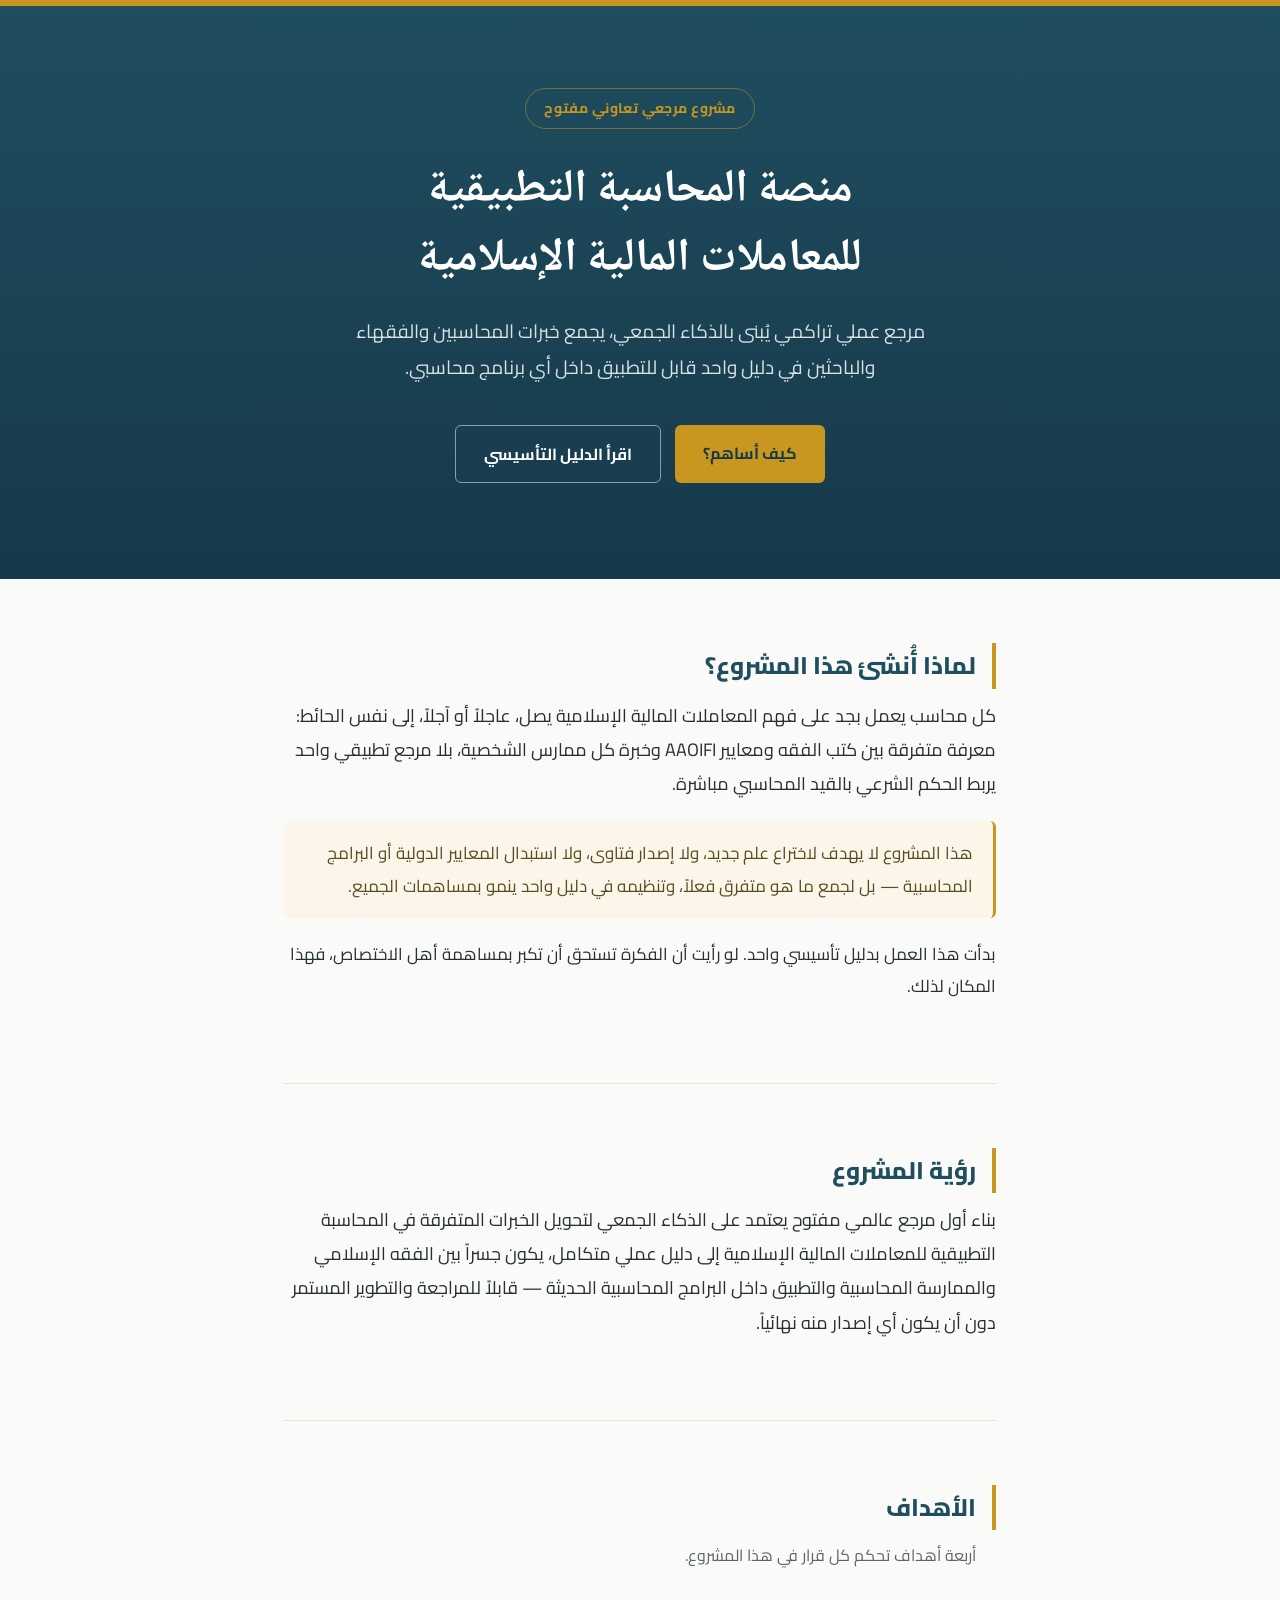
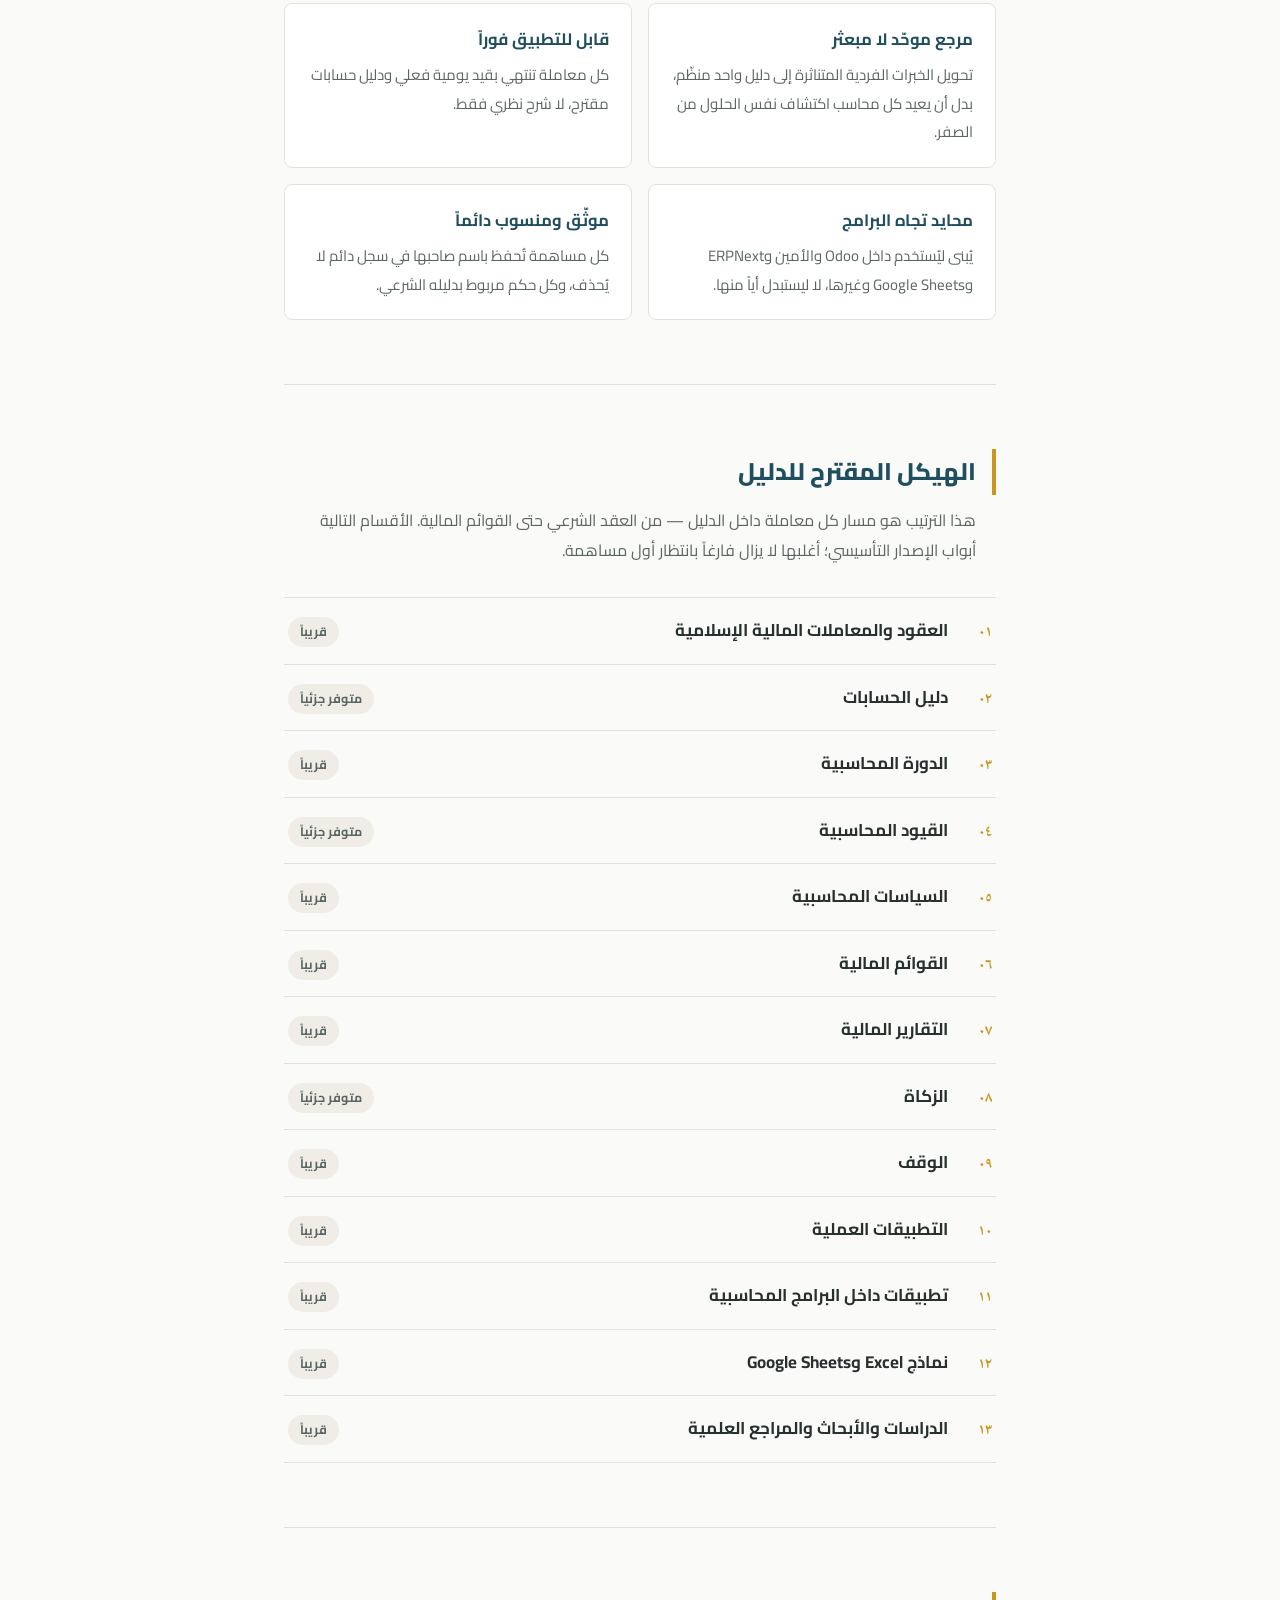
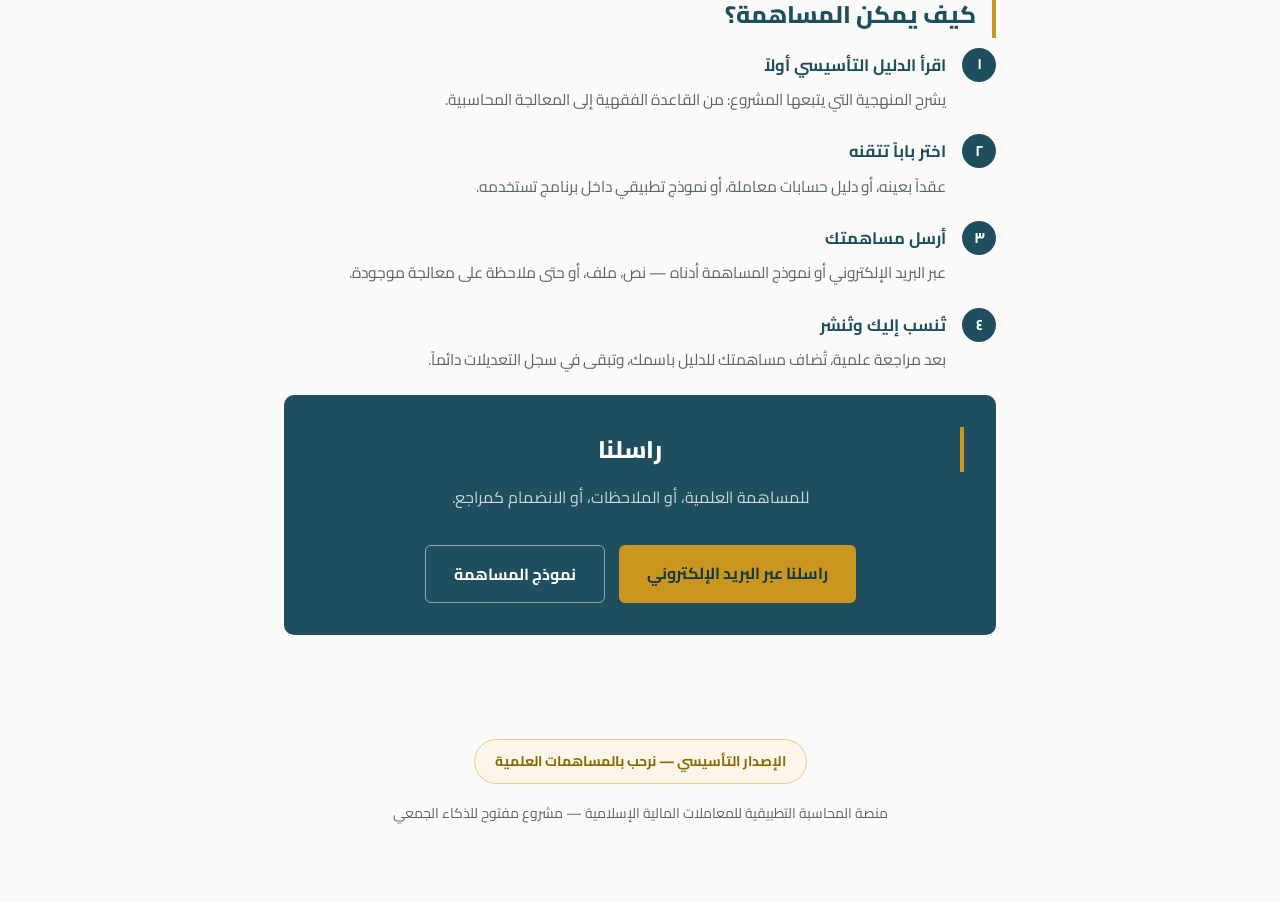
==== index.html @ 89d9b711 "Add files via upload" ====
<!DOCTYPE html>
<html lang="ar" dir="rtl">
<head>
<meta charset="UTF-8">
<meta name="viewport" content="width=device-width, initial-scale=1.0">
<title>منصة المحاسبة التطبيقية للمعاملات المالية الإسلامية</title>
<meta name="description" content="مشروع مرجعي تعاوني مفتوح يبني دليلاً تطبيقياً موحداً للمحاسبة الخاصة بالمعاملات المالية الإسلامية، بالذكاء الجمعي، للاستخدام داخل أي برنامج محاسبي.">
<link rel="preconnect" href="https://fonts.googleapis.com">
<link rel="preconnect" href="https://fonts.gstatic.com" crossorigin>
<link href="https://fonts.googleapis.com/css2?family=Noto+Naskh+Arabic:wght@400..700&family=Cairo:wght@400;500;600;700;800&display=swap" rel="stylesheet">
<style>
  :root{
    --navy:#1F4E5F;
    --navy-dark:#16394A;
    --gold:#C9971F;
    --cream:#FAFAF8;
    --paper:#FFFFFF;
    --ink:#26302F;
    --ink-soft:#5B6664;
    --line:#E4E1D8;
  }
  *{box-sizing:border-box;}
  html{scroll-behavior:smooth;}
  body{
    margin:0;
    background:var(--cream);
    color:var(--ink);
    font-family:'Cairo','Tajawal',sans-serif;
    line-height:1.9;
    font-size:17px;
  }
  a{color:inherit;}
  a:focus-visible, button:focus-visible{outline:3px solid var(--gold); outline-offset:3px;}

  /* ---------- hero ---------- */
  .hero{
    background:linear-gradient(180deg,var(--navy) 0%, var(--navy-dark) 100%);
    color:#fff;
    padding:88px 24px 96px;
    position:relative;
    overflow:hidden;
  }
  .hero::before{
    content:"";
    position:absolute; inset:0 0 auto 0; height:6px;
    background:var(--gold);
  }
  .hero-inner{max-width:760px; margin:0 auto; text-align:center;}
  .eyebrow{
    display:inline-block;
    font-size:14px; letter-spacing:.03em;
    color:var(--gold); font-weight:700;
    border:1px solid rgba(201,151,31,.5);
    border-radius:999px; padding:6px 18px;
    margin-bottom:28px;
  }
  h1{
    font-family:'Noto Naskh Arabic', serif;
    font-weight:700;
    font-size:clamp(30px, 5vw, 46px);
    line-height:1.5;
    margin:0 0 18px;
  }
  .hero-sub{
    font-size:19px;
    color:#D7E2E5;
    max-width:620px; margin:0 auto;
  }
  .hero-cta{
    margin-top:40px;
    display:flex; gap:14px; justify-content:center; flex-wrap:wrap;
  }
  .btn{
    display:inline-block;
    padding:13px 28px;
    border-radius:6px;
    font-weight:700;
    font-size:16px;
    text-decoration:none;
    transition:transform .15s ease, box-shadow .15s ease;
  }
  .btn:hover{transform:translateY(-1px);}
  .btn-primary{background:var(--gold); color:var(--navy-dark);}
  .btn-primary:hover{box-shadow:0 6px 18px rgba(201,151,31,.35);}
  .btn-ghost{background:transparent; color:#fff; border:1px solid rgba(255,255,255,.5);}

  /* ---------- shell ---------- */
  main{max-width:760px; margin:0 auto; padding:0 24px;}
  section{padding:64px 0;}
  section + section{border-top:1px solid var(--line);}
  h2{
    font-size:24px; font-weight:800; color:var(--navy);
    margin:0 0 10px;
    padding-right:16px;
    border-right:4px solid var(--gold);
  }
  .section-lede{color:var(--ink-soft); font-size:16px; margin:0 0 32px; padding-right:20px;}
  p{margin:0 0 16px;}

  /* ---------- why / vision cards ---------- */
  .lead-text{font-size:18px;}
  .quote-line{
    border-right:3px solid var(--gold);
    background:#FBF6E9;
    padding:16px 20px;
    border-radius:6px;
    color:#5A4A1F;
    margin:20px 0;
  }

  /* ---------- goals grid ---------- */
  .goals{
    display:grid; grid-template-columns:1fr 1fr; gap:16px;
    margin-top:8px;
  }
  .goal{
    background:var(--paper);
    border:1px solid var(--line);
    border-radius:8px;
    padding:20px 22px;
  }
  .goal h3{margin:0 0 6px; font-size:16.5px; color:var(--navy); font-weight:700;}
  .goal p{margin:0; font-size:15px; color:var(--ink-soft);}
  @media(max-width:620px){.goals{grid-template-columns:1fr;}}

  /* ---------- ledger structure list (signature element) ---------- */
  .ledger{
    margin-top:8px;
    border-top:1px solid var(--line);
  }
  .ledger-row{
    display:flex; align-items:baseline; gap:16px;
    padding:16px 4px;
    border-bottom:1px solid var(--line);
  }
  .ledger-num{
    font-family:'Noto Naskh Arabic', serif;
    color:var(--gold);
    font-weight:700;
    font-size:15px;
    min-width:28px;
  }
  .ledger-name{font-weight:700; color:var(--ink); flex:1;}
  .ledger-tag{
    font-size:12.5px; font-weight:700;
    color:var(--ink-soft);
    background:#EFEDE6;
    border-radius:999px;
    padding:3px 12px;
    white-space:nowrap;
  }

  /* ---------- contribute steps ---------- */
  .steps{margin-top:8px; padding-right:0; list-style:none;}
  .step{
    display:flex; gap:16px; margin-bottom:20px;
  }
  .step-num{
    flex:0 0 auto;
    width:34px; height:34px;
    border-radius:50%;
    background:var(--navy);
    color:#fff;
    display:flex; align-items:center; justify-content:center;
    font-weight:700; font-size:15px;
  }
  .step-body h3{margin:2px 0 4px; font-size:16.5px; color:var(--navy);}
  .step-body p{margin:0; color:var(--ink-soft); font-size:15.5px;}

  .contact-box{
    background:var(--navy);
    color:#fff;
    border-radius:10px;
    padding:32px;
    text-align:center;
  }
  .contact-box h2{color:#fff; border-right-color:var(--gold);}
  .contact-box .section-lede{color:#C9D6D9;}
  .contact-links{display:flex; gap:14px; justify-content:center; flex-wrap:wrap; margin-top:20px;}

  footer{
    text-align:center;
    padding:40px 24px 60px;
    color:var(--ink-soft);
    font-size:14px;
  }
  .badge{
    display:inline-block;
    background:#FBF6E9;
    color:#8A6A00;
    border:1px solid #E9CE8A;
    border-radius:999px;
    padding:8px 20px;
    font-weight:700;
    font-size:14px;
    margin-bottom:16px;
  }

  @media (prefers-reduced-motion: reduce){
    html{scroll-behavior:auto;}
    .btn{transition:none;}
  }
</style>
</head>
<body>

<header class="hero">
  <div class="hero-inner">
    <span class="eyebrow">مشروع مرجعي تعاوني مفتوح</span>
    <h1>منصة المحاسبة التطبيقية<br>للمعاملات المالية الإسلامية</h1>
    <p class="hero-sub">مرجع عملي تراكمي يُبنى بالذكاء الجمعي، يجمع خبرات المحاسبين والفقهاء والباحثين في دليل واحد قابل للتطبيق داخل أي برنامج محاسبي.</p>
    <div class="hero-cta">
      <a class="btn btn-primary" href="#contribute">كيف أساهم؟</a>
      <a class="btn btn-ghost" href="https://aghiadhamad99.blogspot.com/2026/07/blog-post.html" target="_blank" rel="noopener">اقرأ الدليل التأسيسي</a>
    </div>
  </div>
</header>

<main>

  <section id="why">
    <h2>لماذا أُنشئ هذا المشروع؟</h2>
    <p class="lead-text">كل محاسب يعمل بجد على فهم المعاملات المالية الإسلامية يصل، عاجلاً أو آجلاً، إلى نفس الحائط: معرفة متفرقة بين كتب الفقه ومعايير AAOIFI وخبرة كل ممارس الشخصية، بلا مرجع تطبيقي واحد يربط الحكم الشرعي بالقيد المحاسبي مباشرة.</p>
    <div class="quote-line">هذا المشروع لا يهدف لاختراع علم جديد، ولا إصدار فتاوى، ولا استبدال المعايير الدولية أو البرامج المحاسبية — بل لجمع ما هو متفرق فعلاً، وتنظيمه في دليل واحد ينمو بمساهمات الجميع.</div>
    <p>بدأت هذا العمل بدليل تأسيسي واحد. لو رأيت أن الفكرة تستحق أن تكبر بمساهمة أهل الاختصاص، فهذا المكان لذلك.</p>
  </section>

  <section id="vision">
    <h2>رؤية المشروع</h2>
    <p class="lead-text">بناء أول مرجع عالمي مفتوح يعتمد على الذكاء الجمعي لتحويل الخبرات المتفرقة في المحاسبة التطبيقية للمعاملات المالية الإسلامية إلى دليل عملي متكامل، يكون جسراً بين الفقه الإسلامي والممارسة المحاسبية والتطبيق داخل البرامج المحاسبية الحديثة — قابلاً للمراجعة والتطوير المستمر دون أن يكون أي إصدار منه نهائياً.</p>
  </section>

  <section id="goals">
    <h2>الأهداف</h2>
    <p class="section-lede">أربعة أهداف تحكم كل قرار في هذا المشروع.</p>
    <div class="goals">
      <div class="goal">
        <h3>مرجع موحّد لا مبعثر</h3>
        <p>تحويل الخبرات الفردية المتناثرة إلى دليل واحد منظّم، بدل أن يعيد كل محاسب اكتشاف نفس الحلول من الصفر.</p>
      </div>
      <div class="goal">
        <h3>قابل للتطبيق فوراً</h3>
        <p>كل معاملة تنتهي بقيد يومية فعلي ودليل حسابات مقترح، لا شرح نظري فقط.</p>
      </div>
      <div class="goal">
        <h3>محايد تجاه البرامج</h3>
        <p>يُبنى ليُستخدم داخل Odoo والأمين وERPNext وGoogle Sheets وغيرها، لا ليستبدل أياً منها.</p>
      </div>
      <div class="goal">
        <h3>موثّق ومنسوب دائماً</h3>
        <p>كل مساهمة تُحفظ باسم صاحبها في سجل دائم لا يُحذف، وكل حكم مربوط بدليله الشرعي.</p>
      </div>
    </div>
  </section>

  <section id="structure">
    <h2>الهيكل المقترح للدليل</h2>
    <p class="section-lede">هذا الترتيب هو مسار كل معاملة داخل الدليل — من العقد الشرعي حتى القوائم المالية. الأقسام التالية أبواب الإصدار التأسيسي؛ أغلبها لا يزال فارغاً بانتظار أول مساهمة.</p>
    <div class="ledger">
      <div class="ledger-row"><span class="ledger-num">٠١</span><span class="ledger-name">العقود والمعاملات المالية الإسلامية</span><span class="ledger-tag">قريباً</span></div>
      <div class="ledger-row"><span class="ledger-num">٠٢</span><span class="ledger-name">دليل الحسابات</span><span class="ledger-tag">متوفر جزئياً</span></div>
      <div class="ledger-row"><span class="ledger-num">٠٣</span><span class="ledger-name">الدورة المحاسبية</span><span class="ledger-tag">قريباً</span></div>
      <div class="ledger-row"><span class="ledger-num">٠٤</span><span class="ledger-name">القيود المحاسبية</span><span class="ledger-tag">متوفر جزئياً</span></div>
      <div class="ledger-row"><span class="ledger-num">٠٥</span><span class="ledger-name">السياسات المحاسبية</span><span class="ledger-tag">قريباً</span></div>
      <div class="ledger-row"><span class="ledger-num">٠٦</span><span class="ledger-name">القوائم المالية</span><span class="ledger-tag">قريباً</span></div>
      <div class="ledger-row"><span class="ledger-num">٠٧</span><span class="ledger-name">التقارير المالية</span><span class="ledger-tag">قريباً</span></div>
      <div class="ledger-row"><span class="ledger-num">٠٨</span><span class="ledger-name">الزكاة</span><span class="ledger-tag">متوفر جزئياً</span></div>
      <div class="ledger-row"><span class="ledger-num">٠٩</span><span class="ledger-name">الوقف</span><span class="ledger-tag">قريباً</span></div>
      <div class="ledger-row"><span class="ledger-num">١٠</span><span class="ledger-name">التطبيقات العملية</span><span class="ledger-tag">قريباً</span></div>
      <div class="ledger-row"><span class="ledger-num">١١</span><span class="ledger-name">تطبيقات داخل البرامج المحاسبية</span><span class="ledger-tag">قريباً</span></div>
      <div class="ledger-row"><span class="ledger-num">١٢</span><span class="ledger-name">نماذج Excel وGoogle Sheets</span><span class="ledger-tag">قريباً</span></div>
      <div class="ledger-row"><span class="ledger-num">١٣</span><span class="ledger-name">الدراسات والأبحاث والمراجع العلمية</span><span class="ledger-tag">قريباً</span></div>
    </div>
  </section>

  <section id="contribute">
    <h2>كيف يمكن المساهمة؟</h2>
    <ol class="steps">
      <li class="step">
        <span class="step-num">١</span>
        <div class="step-body">
          <h3>اقرأ الدليل التأسيسي أولاً</h3>
          <p>يشرح المنهجية التي يتبعها المشروع: من القاعدة الفقهية إلى المعالجة المحاسبية.</p>
        </div>
      </li>
      <li class="step">
        <span class="step-num">٢</span>
        <div class="step-body">
          <h3>اختر باباً تتقنه</h3>
          <p>عقداً بعينه، أو دليل حسابات معاملة، أو نموذج تطبيقي داخل برنامج تستخدمه.</p>
        </div>
      </li>
      <li class="step">
        <span class="step-num">٣</span>
        <div class="step-body">
          <h3>أرسل مساهمتك</h3>
          <p>عبر البريد الإلكتروني أو نموذج المساهمة أدناه — نص، ملف، أو حتى ملاحظة على معالجة موجودة.</p>
        </div>
      </li>
      <li class="step">
        <span class="step-num">٤</span>
        <div class="step-body">
          <h3>تُنسب إليك وتُنشر</h3>
          <p>بعد مراجعة علمية، تُضاف مساهمتك للدليل باسمك، وتبقى في سجل التعديلات دائماً.</p>
        </div>
      </li>
    </ol>

    <div class="contact-box">
      <h2>راسلنا</h2>
      <p class="section-lede">للمساهمة العلمية، أو الملاحظات، أو الانضمام كمراجع.</p>
      <div class="contact-links">
        <!-- ضع بريدك الإلكتروني الفعلي هنا -->
        <a class="btn btn-primary" href="mailto:your-email@example.com">راسلنا عبر البريد الإلكتروني</a>
        <!-- استبدل هذا الرابط برابط نموذج Google Form الخاص بك -->
        <a class="btn btn-ghost" href="https://forms.gle/your-form-id" target="_blank" rel="noopener">نموذج المساهمة</a>
      </div>
    </div>
  </section>

</main>

<footer>
  <span class="badge">الإصدار التأسيسي — نرحب بالمساهمات العلمية</span>
  <p>منصة المحاسبة التطبيقية للمعاملات المالية الإسلامية — مشروع مفتوح للذكاء الجمعي</p>
</footer>

</body>
</html>
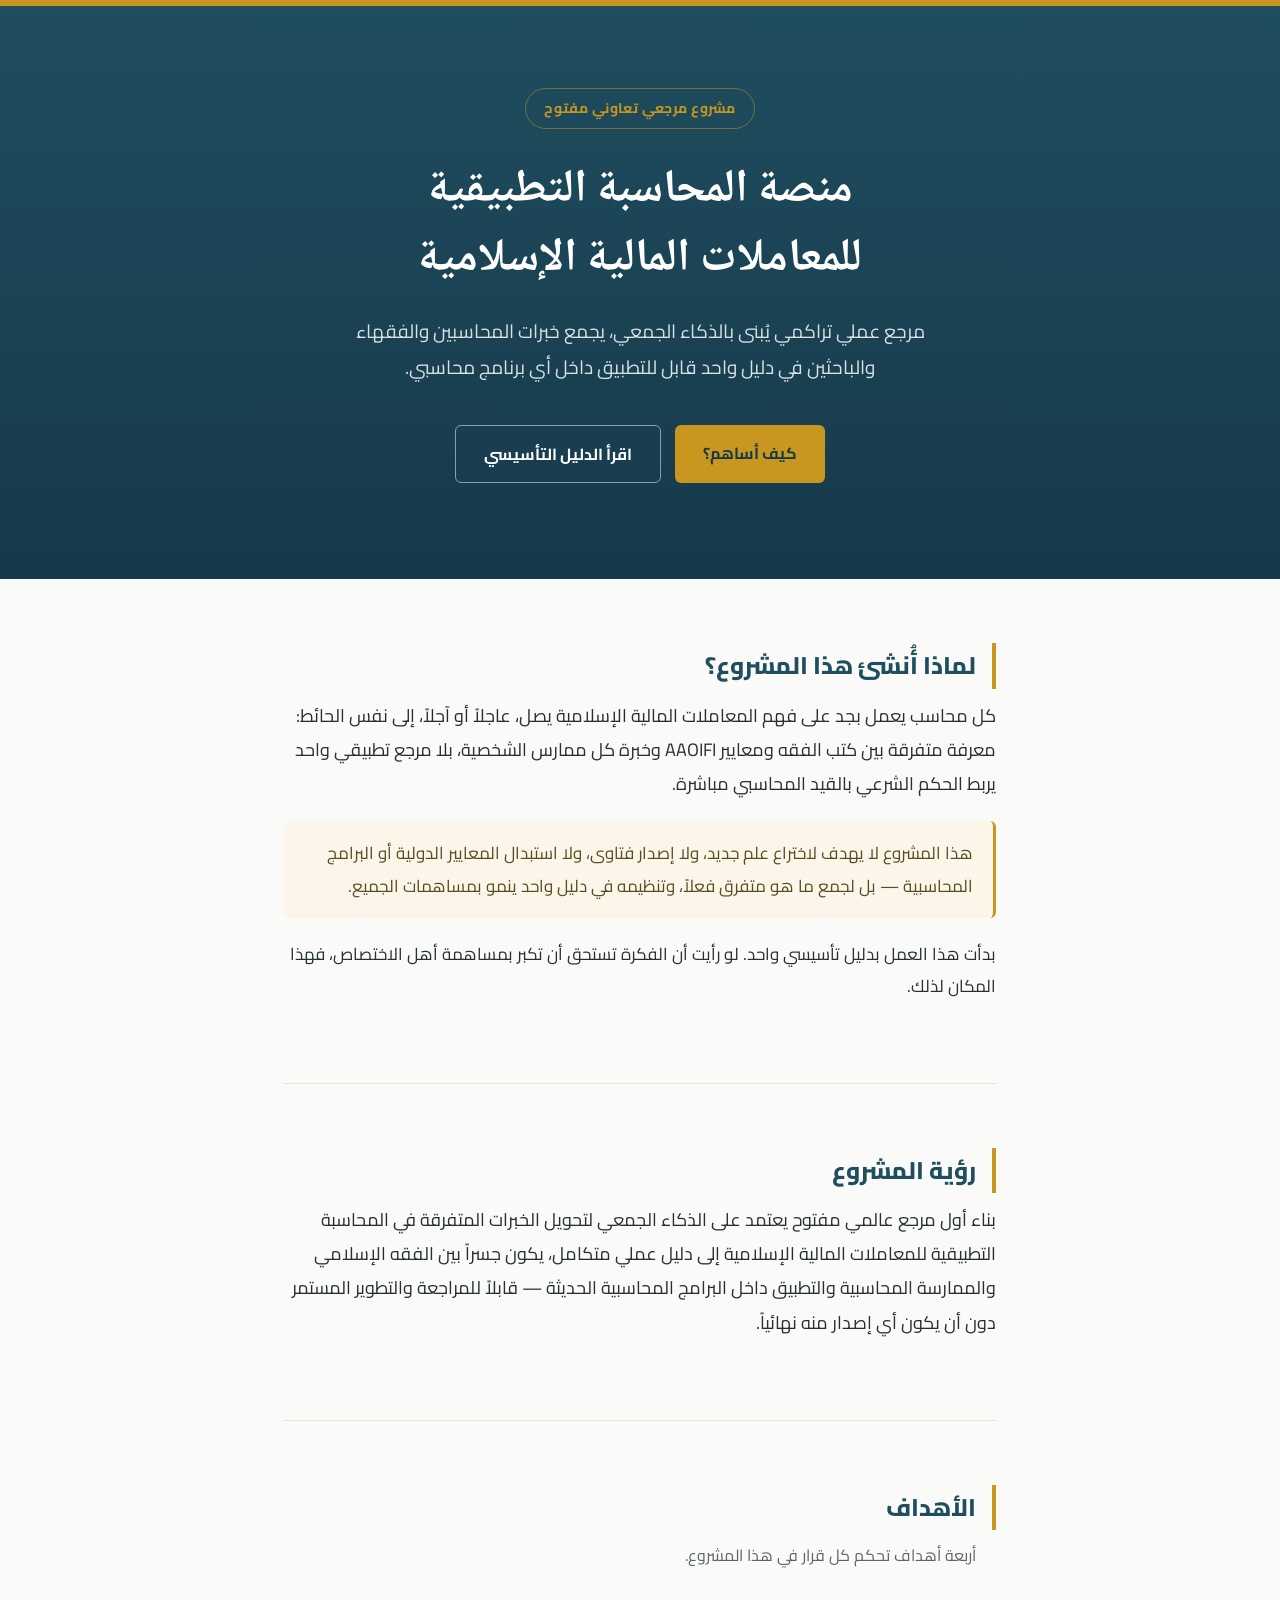
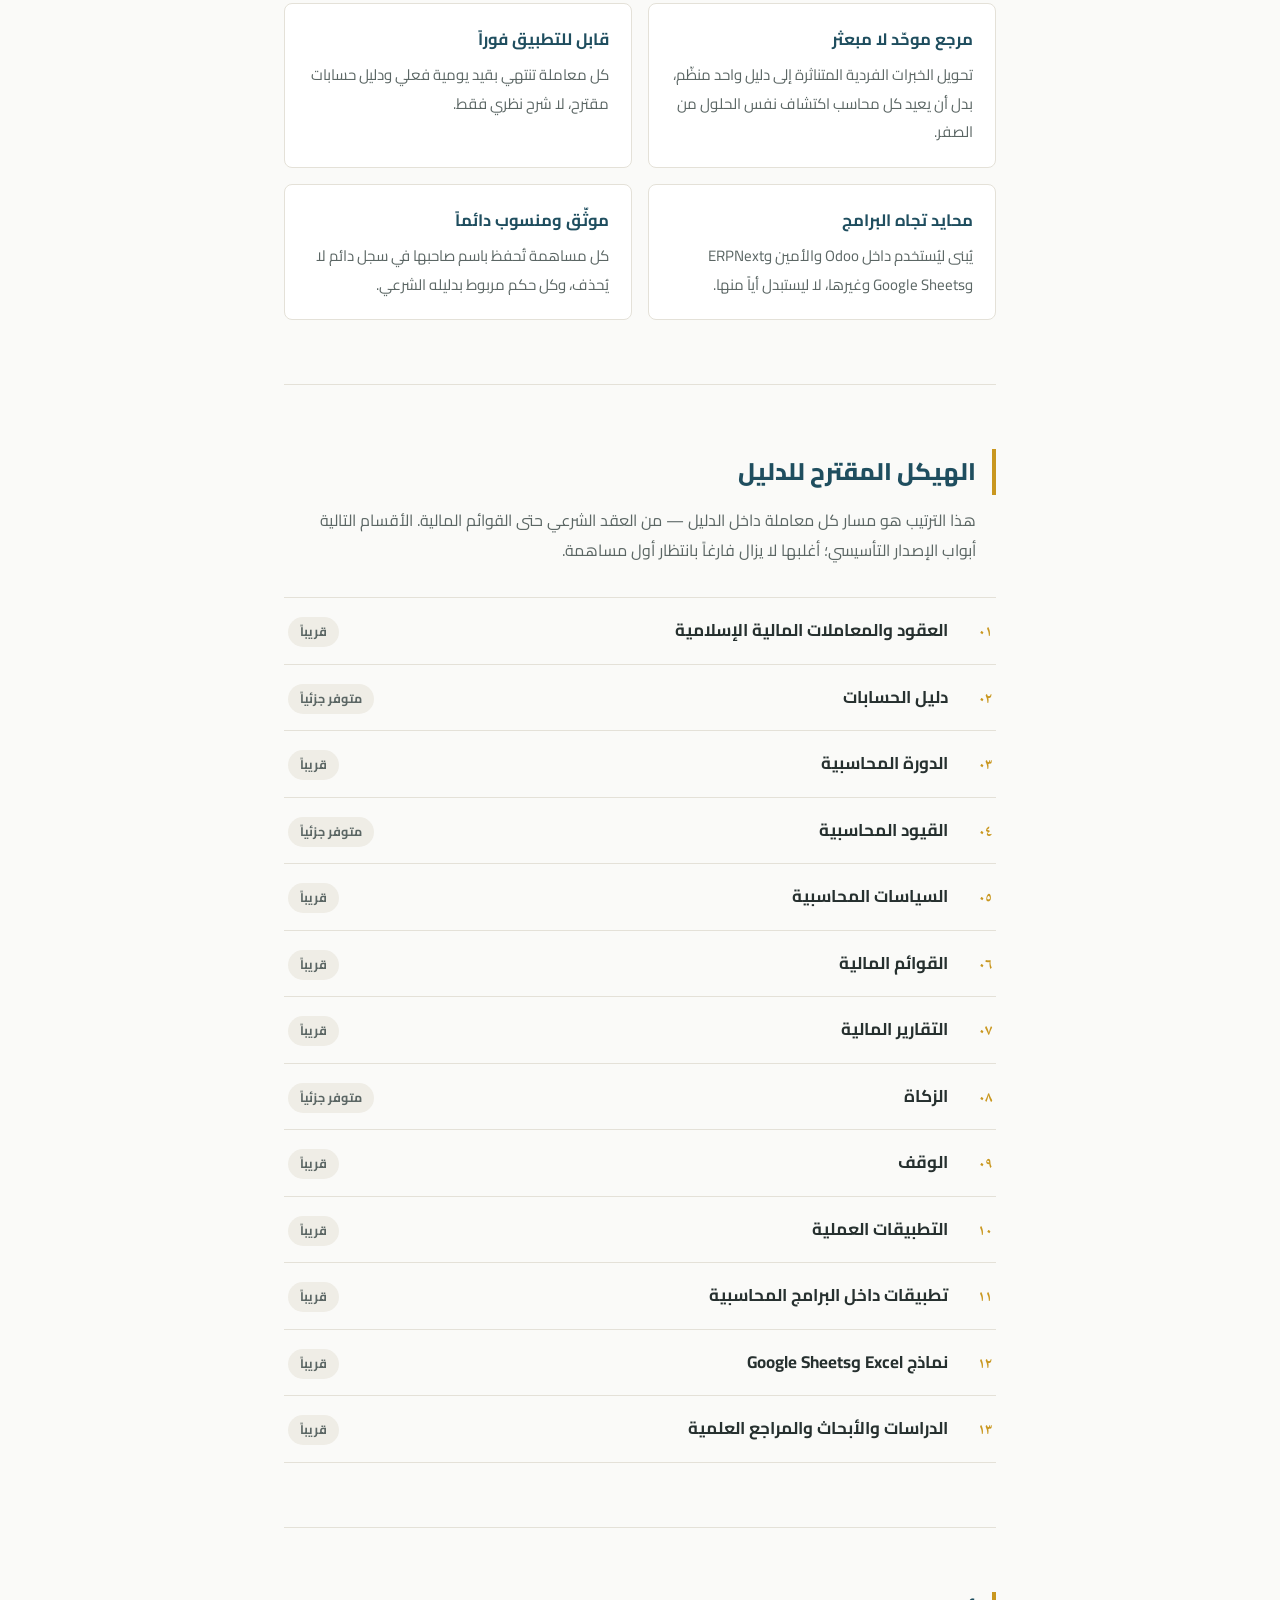
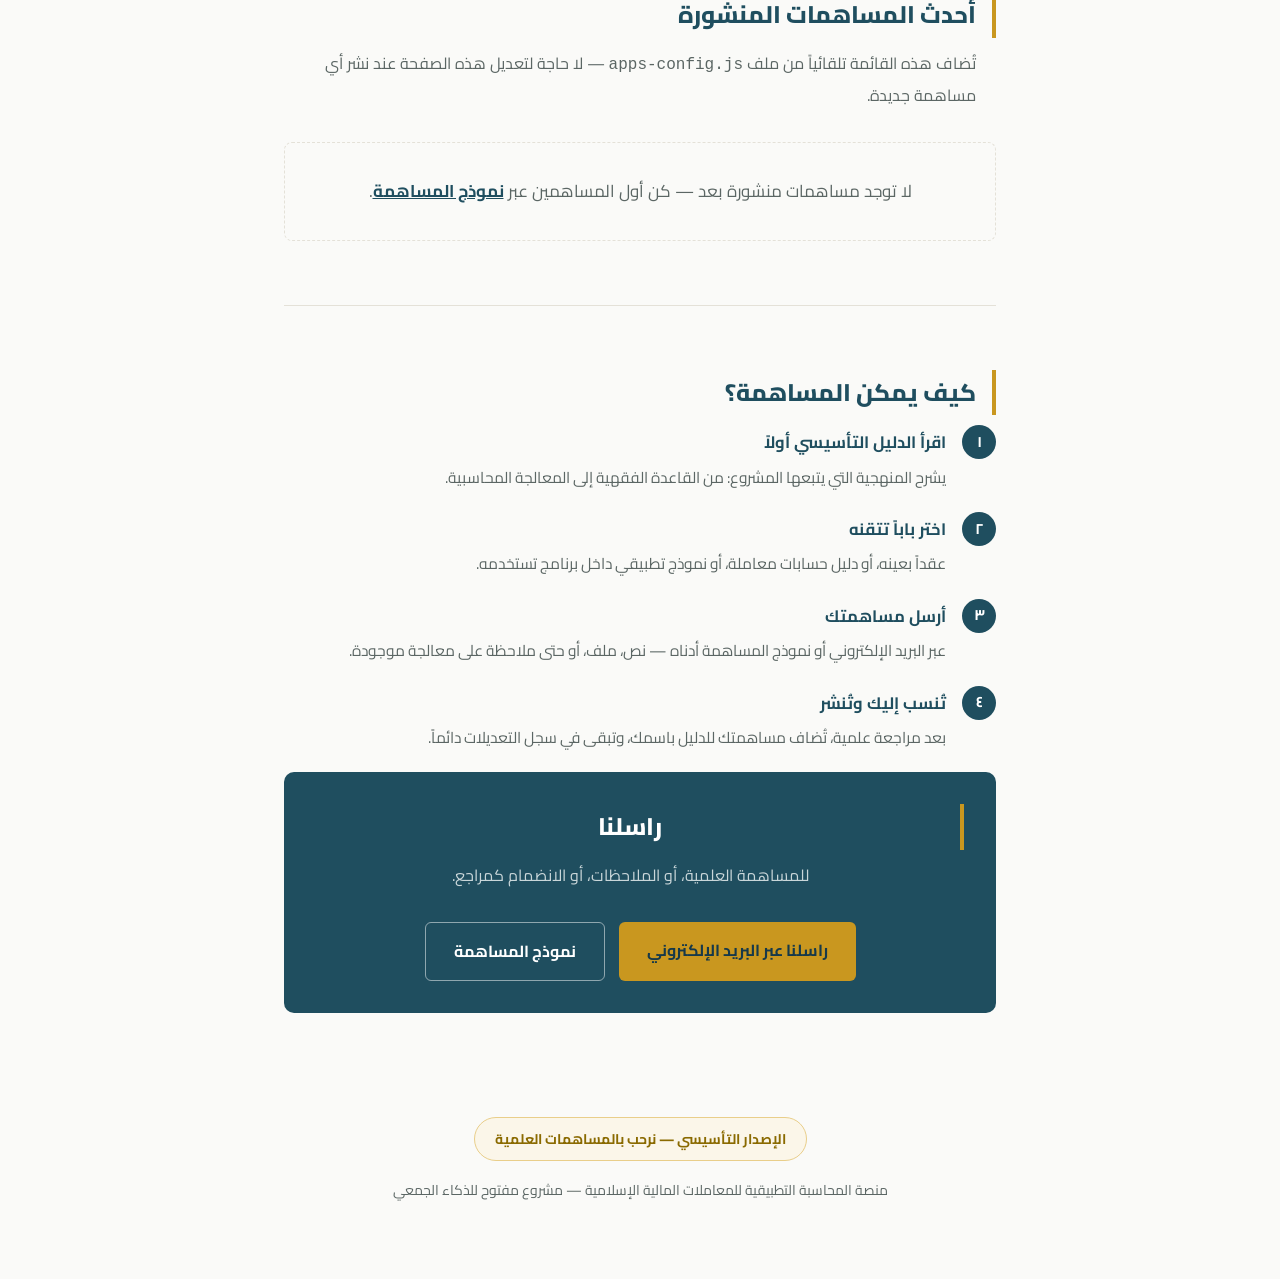
==== commit 2819a165: "Add files via upload" ====
--- a/index.html
+++ b/index.html
@@ -149,6 +149,44 @@
     padding:3px 12px;
     white-space:nowrap;
   }
+
+  /* ---------- published contributions (dynamic, from apps-config.js) ---------- */
+  .contrib-grid{
+    display:grid; grid-template-columns:1fr 1fr; gap:16px;
+    margin-top:8px;
+  }
+  .contrib-card{
+    background:var(--paper);
+    border:1px solid var(--line);
+    border-radius:8px;
+    padding:20px 22px;
+    display:flex; flex-direction:column; gap:8px;
+  }
+  .contrib-tag{
+    align-self:flex-start;
+    font-size:12px; font-weight:700;
+    color:var(--navy);
+    background:#EAF1F3;
+    border-radius:999px;
+    padding:3px 12px;
+  }
+  .contrib-card h3{margin:0; font-size:17px; color:var(--navy); font-weight:700;}
+  .contrib-meta{font-size:13.5px; color:var(--ink-soft); margin:0;}
+  .contrib-summary{font-size:14.5px; color:var(--ink); margin:0;}
+  .contrib-link{
+    margin-top:auto; font-size:14.5px; font-weight:700;
+    color:var(--gold); text-decoration:none;
+  }
+  .contrib-link:hover{text-decoration:underline;}
+  .contrib-empty{
+    border:1px dashed var(--line);
+    border-radius:8px;
+    padding:32px 24px;
+    text-align:center;
+    color:var(--ink-soft);
+  }
+  .contrib-empty a{color:var(--navy); font-weight:700; text-decoration:underline;}
+  @media(max-width:620px){.contrib-grid{grid-template-columns:1fr;}}
 
   /* ---------- contribute steps ---------- */
   .steps{margin-top:8px; padding-right:0; list-style:none;}
@@ -270,6 +308,16 @@
       <div class="ledger-row"><span class="ledger-num">١١</span><span class="ledger-name">تطبيقات داخل البرامج المحاسبية</span><span class="ledger-tag">قريباً</span></div>
       <div class="ledger-row"><span class="ledger-num">١٢</span><span class="ledger-name">نماذج Excel وGoogle Sheets</span><span class="ledger-tag">قريباً</span></div>
       <div class="ledger-row"><span class="ledger-num">١٣</span><span class="ledger-name">الدراسات والأبحاث والمراجع العلمية</span><span class="ledger-tag">قريباً</span></div>
+    </div>
+  </section>
+
+  <section id="contributions">
+    <h2>أحدث المساهمات المنشورة</h2>
+    <p class="section-lede">تُضاف هذه القائمة تلقائياً من ملف <code>apps-config.js</code> — لا حاجة لتعديل هذه الصفحة عند نشر أي مساهمة جديدة.</p>
+    <div id="contrib-grid" class="contrib-grid"></div>
+    <div id="contrib-empty" class="contrib-empty" style="display:none;">
+      لا توجد مساهمات منشورة بعد — كن أول المساهمين عبر
+      <a href="https://forms.gle/cdugXLeyf9dzCsGR7" target="_blank" rel="noopener">نموذج المساهمة</a>.
     </div>
   </section>
 
@@ -325,5 +373,59 @@
   <p>منصة المحاسبة التطبيقية للمعاملات المالية الإسلامية — مشروع مفتوح للذكاء الجمعي</p>
 </footer>
 
+<script src="apps-config.js"></script>
+<script>
+(function(){
+  var list = (window.AHA_CONTRIBUTIONS || []).slice();
+  var grid = document.getElementById('contrib-grid');
+  var empty = document.getElementById('contrib-empty');
+
+  if (!list.length) {
+    empty.style.display = 'block';
+    return;
+  }
+
+  // الأحدث أولاً
+  list.sort(function(a, b){ return (b.date || '').localeCompare(a.date || ''); });
+
+  list.forEach(function(item){
+    var card = document.createElement('div');
+    card.className = 'contrib-card';
+
+    var tag = document.createElement('span');
+    tag.className = 'contrib-tag';
+    tag.textContent = item.section || 'عام';
+    card.appendChild(tag);
+
+    var h3 = document.createElement('h3');
+    h3.textContent = item.title || '';
+    card.appendChild(h3);
+
+    var meta = document.createElement('p');
+    meta.className = 'contrib-meta';
+    meta.textContent = 'أعدّه: ' + (item.author || 'مجهول') + (item.date ? ' — ' + item.date : '');
+    card.appendChild(meta);
+
+    if (item.summary) {
+      var summary = document.createElement('p');
+      summary.className = 'contrib-summary';
+      summary.textContent = item.summary;
+      card.appendChild(summary);
+    }
+
+    if (item.fileUrl) {
+      var link = document.createElement('a');
+      link.className = 'contrib-link';
+      link.href = item.fileUrl;
+      link.target = '_blank';
+      link.rel = 'noopener';
+      link.textContent = 'فتح الموضوع ←';
+      card.appendChild(link);
+    }
+
+    grid.appendChild(card);
+  });
+})();
+</script>
 </body>
 </html>
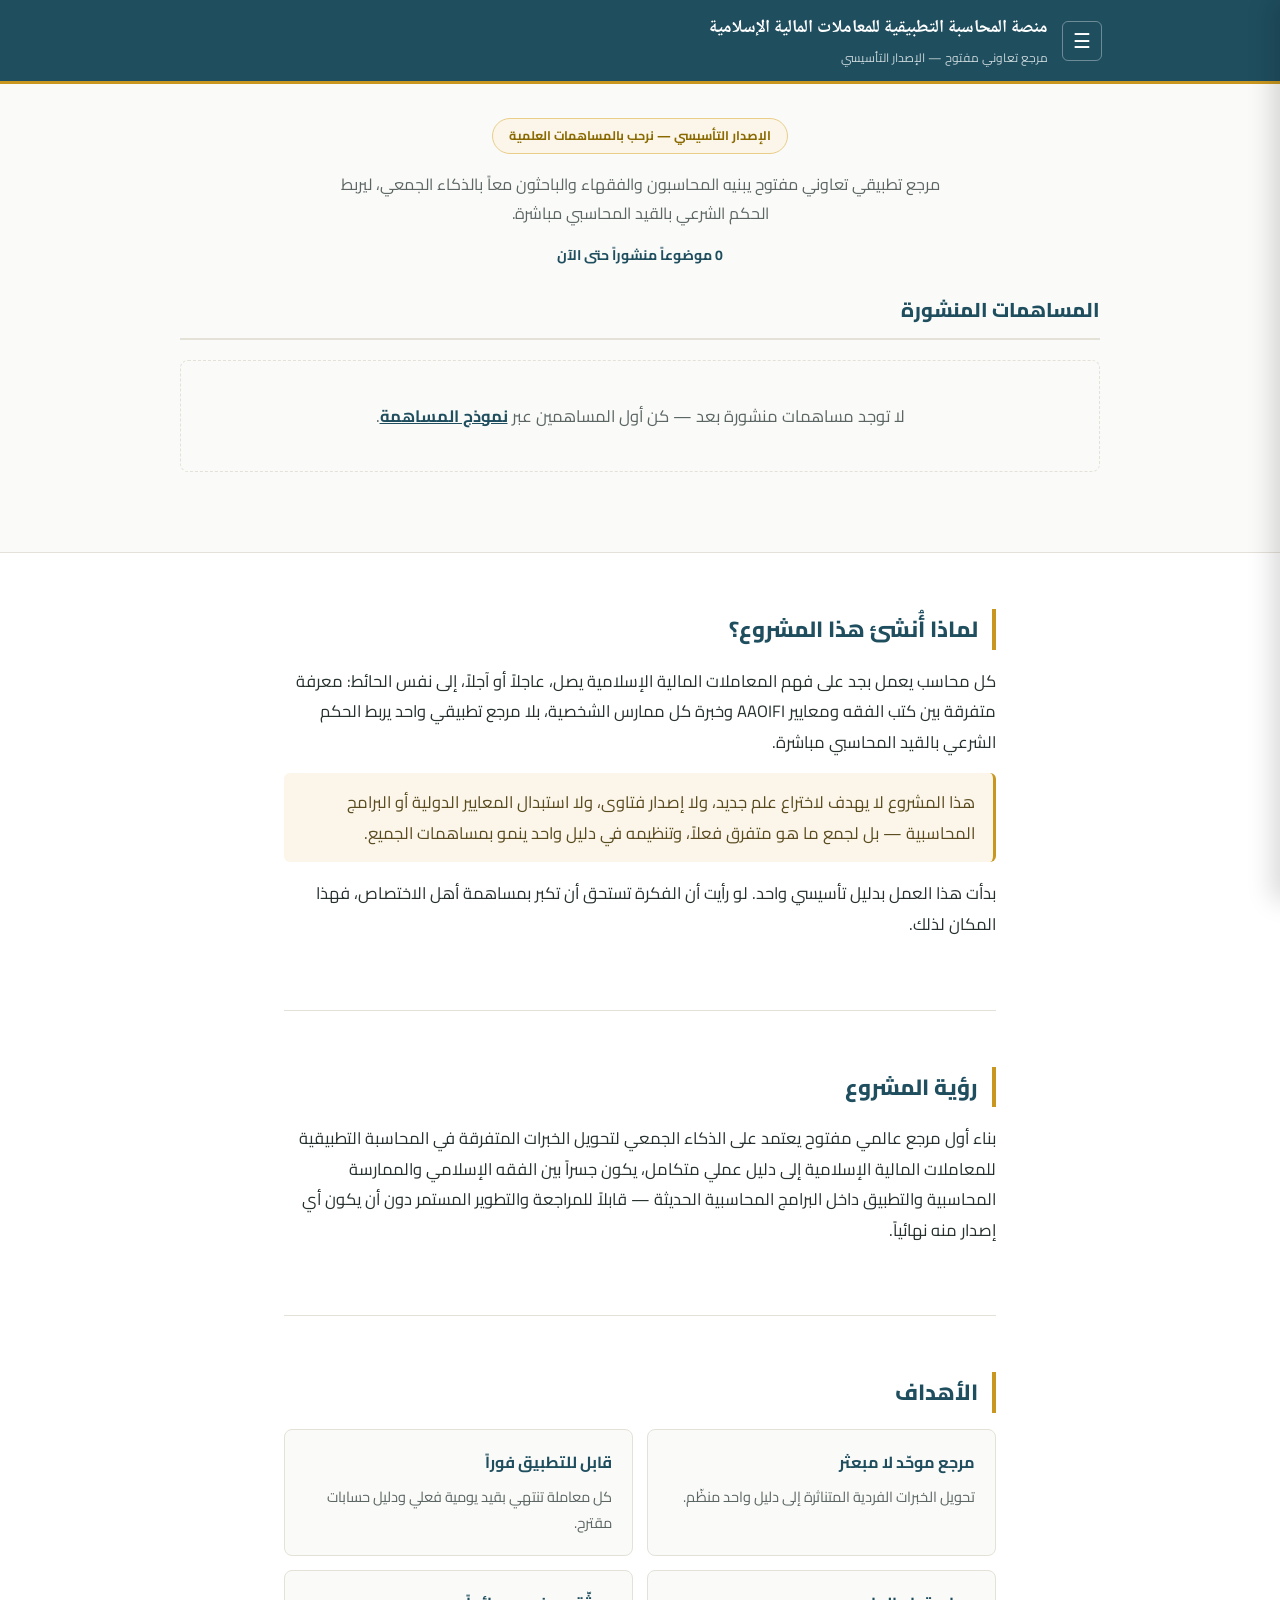
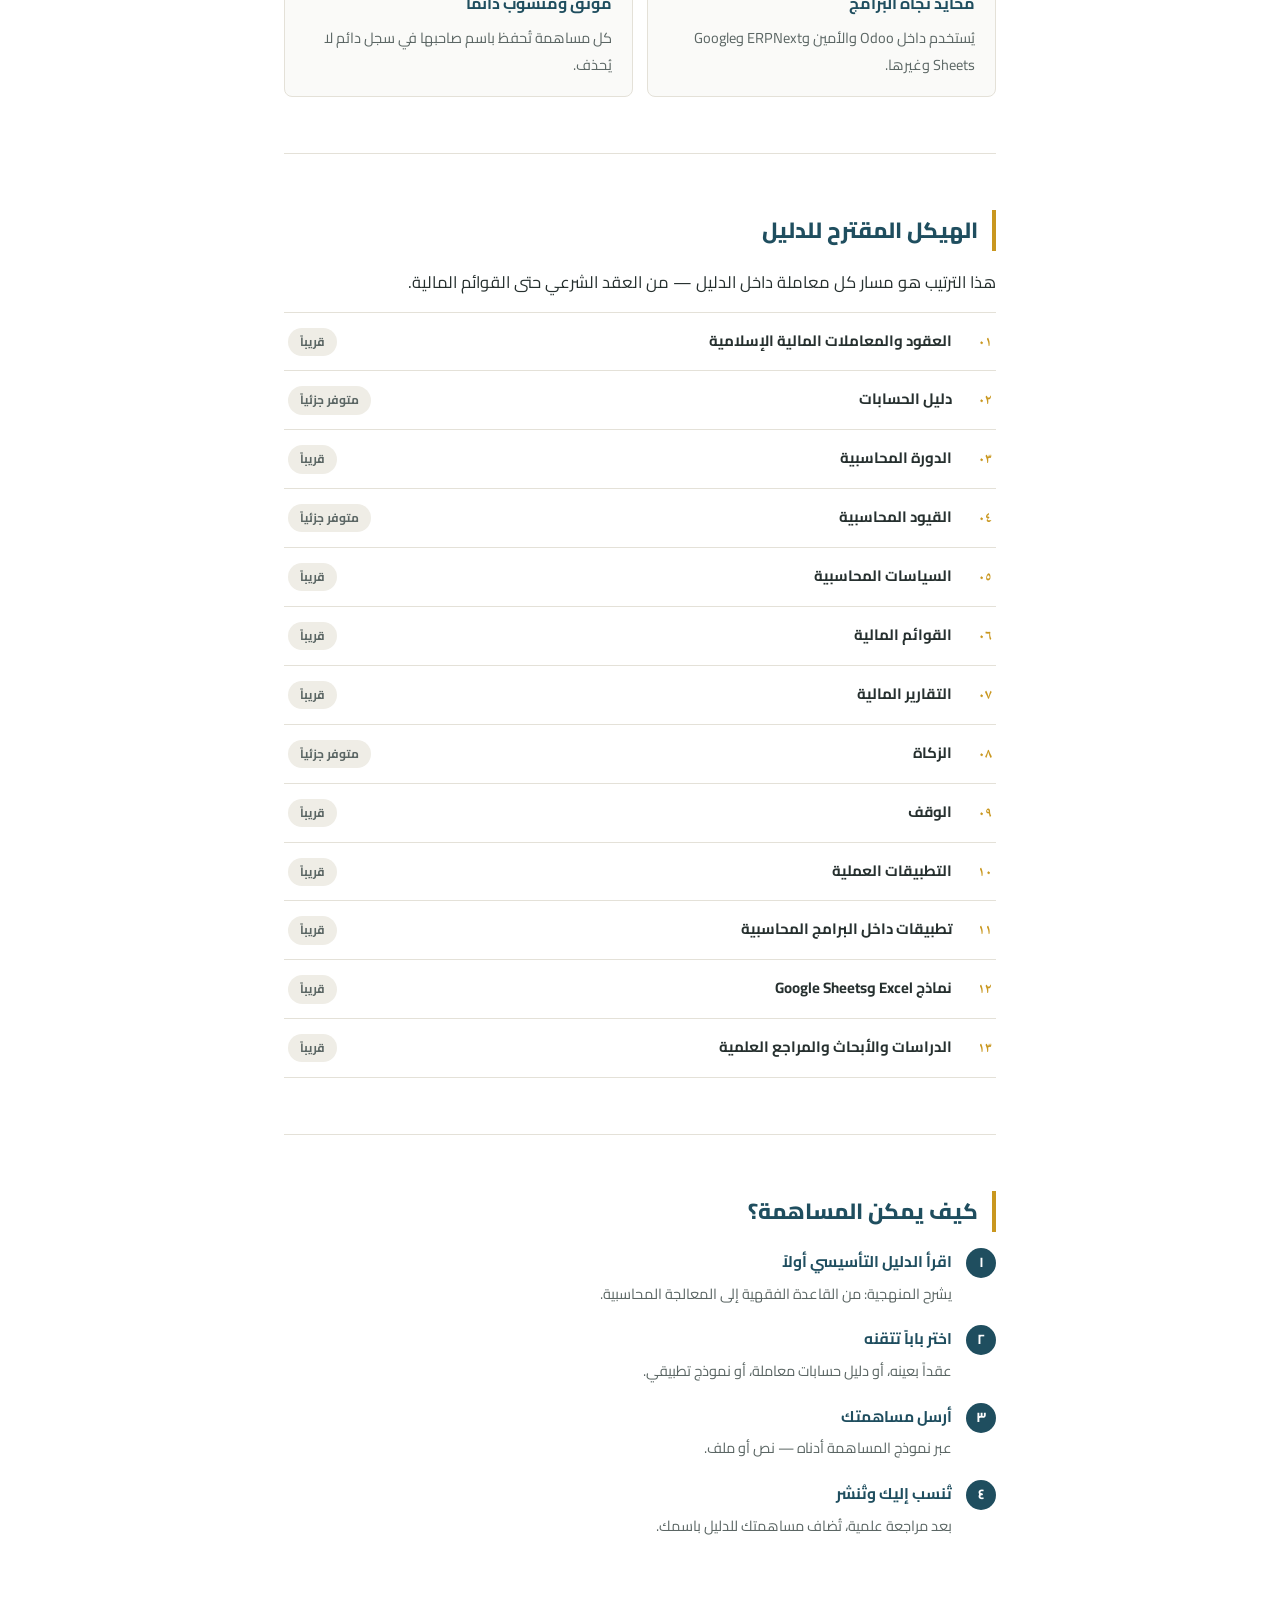
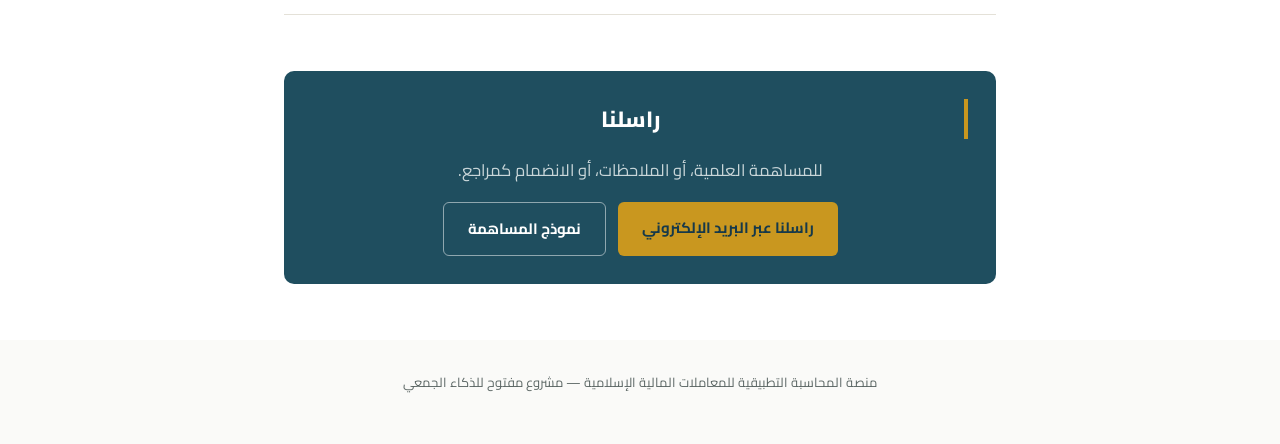
==== commit 775dc9d7: "Add files via upload" ====
--- a/index.html
+++ b/index.html
@@ -4,7 +4,7 @@
 <meta charset="UTF-8">
 <meta name="viewport" content="width=device-width, initial-scale=1.0">
 <title>منصة المحاسبة التطبيقية للمعاملات المالية الإسلامية</title>
-<meta name="description" content="مشروع مرجعي تعاوني مفتوح يبني دليلاً تطبيقياً موحداً للمحاسبة الخاصة بالمعاملات المالية الإسلامية، بالذكاء الجمعي، للاستخدام داخل أي برنامج محاسبي.">
+<meta name="description" content="مرجع تطبيقي تعاوني مفتوح للمحاسبة الخاصة بالمعاملات المالية الإسلامية، يُبنى بالذكاء الجمعي.">
 <link rel="preconnect" href="https://fonts.googleapis.com">
 <link rel="preconnect" href="https://fonts.gstatic.com" crossorigin>
 <link href="https://fonts.googleapis.com/css2?family=Noto+Naskh+Arabic:wght@400..700&family=Cairo:wght@400;500;600;700;800&display=swap" rel="stylesheet">
@@ -20,140 +20,87 @@
     --line:#E4E1D8;
   }
   *{box-sizing:border-box;}
-  html{scroll-behavior:smooth;}
+  html{scroll-behavior:smooth; overflow-x:hidden;}
   body{
     margin:0;
+    overflow-x:hidden;
     background:var(--cream);
     color:var(--ink);
     font-family:'Cairo','Tajawal',sans-serif;
-    line-height:1.9;
-    font-size:17px;
+    line-height:1.85;
+    font-size:16.5px;
   }
   a{color:inherit;}
-  a:focus-visible, button:focus-visible{outline:3px solid var(--gold); outline-offset:3px;}
-
-  /* ---------- hero ---------- */
-  .hero{
-    background:linear-gradient(180deg,var(--navy) 0%, var(--navy-dark) 100%);
+  a:focus-visible, button:focus-visible{outline:3px solid var(--gold); outline-offset:2px;}
+  .visually-hidden{position:absolute; width:1px; height:1px; overflow:hidden; clip:rect(0,0,0,0);}
+
+  /* ================= top bar (Wikipedia-style) ================= */
+  .topbar{
+    position:sticky; top:0; z-index:40;
+    background:var(--navy);
     color:#fff;
-    padding:88px 24px 96px;
-    position:relative;
-    overflow:hidden;
-  }
-  .hero::before{
-    content:"";
-    position:absolute; inset:0 0 auto 0; height:6px;
-    background:var(--gold);
-  }
-  .hero-inner{max-width:760px; margin:0 auto; text-align:center;}
-  .eyebrow{
-    display:inline-block;
-    font-size:14px; letter-spacing:.03em;
-    color:var(--gold); font-weight:700;
-    border:1px solid rgba(201,151,31,.5);
-    border-radius:999px; padding:6px 18px;
-    margin-bottom:28px;
-  }
-  h1{
+    border-bottom:3px solid var(--gold);
+  }
+  .topbar-inner{
+    max-width:960px; margin:0 auto;
+    display:flex; align-items:center; gap:14px;
+    padding:12px 18px;
+  }
+  .menu-btn{
+    background:transparent; border:1px solid rgba(255,255,255,.35);
+    color:#fff; border-radius:6px;
+    width:40px; height:40px; flex:0 0 auto;
+    font-size:20px; cursor:pointer;
+    display:flex; align-items:center; justify-content:center;
+  }
+  .menu-btn:hover{background:rgba(255,255,255,.1);}
+  .topbar-title{
     font-family:'Noto Naskh Arabic', serif;
     font-weight:700;
-    font-size:clamp(30px, 5vw, 46px);
-    line-height:1.5;
-    margin:0 0 18px;
-  }
-  .hero-sub{
-    font-size:19px;
-    color:#D7E2E5;
-    max-width:620px; margin:0 auto;
-  }
-  .hero-cta{
-    margin-top:40px;
-    display:flex; gap:14px; justify-content:center; flex-wrap:wrap;
-  }
-  .btn{
+    font-size:18px;
+    flex:1;
+  }
+  .topbar-title small{
+    display:block; font-family:'Cairo',sans-serif; font-weight:400;
+    font-size:12px; color:#C9D6D9; margin-top:2px;
+  }
+
+  /* ================= compact intro ================= */
+  .intro{
+    max-width:960px; margin:0 auto;
+    padding:34px 20px 22px;
+    text-align:center;
+  }
+  .intro-badge{
     display:inline-block;
-    padding:13px 28px;
-    border-radius:6px;
-    font-weight:700;
+    background:#FBF6E9; color:#8A6A00; border:1px solid #E9CE8A;
+    border-radius:999px; padding:5px 16px;
+    font-size:12.5px; font-weight:700;
+    margin-bottom:16px;
+  }
+  .intro p{
+    max-width:620px; margin:0 auto 14px;
+    color:var(--ink-soft);
     font-size:16px;
-    text-decoration:none;
-    transition:transform .15s ease, box-shadow .15s ease;
-  }
-  .btn:hover{transform:translateY(-1px);}
-  .btn-primary{background:var(--gold); color:var(--navy-dark);}
-  .btn-primary:hover{box-shadow:0 6px 18px rgba(201,151,31,.35);}
-  .btn-ghost{background:transparent; color:#fff; border:1px solid rgba(255,255,255,.5);}
-
-  /* ---------- shell ---------- */
-  main{max-width:760px; margin:0 auto; padding:0 24px;}
-  section{padding:64px 0;}
-  section + section{border-top:1px solid var(--line);}
-  h2{
-    font-size:24px; font-weight:800; color:var(--navy);
-    margin:0 0 10px;
-    padding-right:16px;
-    border-right:4px solid var(--gold);
-  }
-  .section-lede{color:var(--ink-soft); font-size:16px; margin:0 0 32px; padding-right:20px;}
-  p{margin:0 0 16px;}
-
-  /* ---------- why / vision cards ---------- */
-  .lead-text{font-size:18px;}
-  .quote-line{
-    border-right:3px solid var(--gold);
-    background:#FBF6E9;
-    padding:16px 20px;
-    border-radius:6px;
-    color:#5A4A1F;
-    margin:20px 0;
-  }
-
-  /* ---------- goals grid ---------- */
-  .goals{
-    display:grid; grid-template-columns:1fr 1fr; gap:16px;
-    margin-top:8px;
-  }
-  .goal{
-    background:var(--paper);
-    border:1px solid var(--line);
-    border-radius:8px;
-    padding:20px 22px;
-  }
-  .goal h3{margin:0 0 6px; font-size:16.5px; color:var(--navy); font-weight:700;}
-  .goal p{margin:0; font-size:15px; color:var(--ink-soft);}
-  @media(max-width:620px){.goals{grid-template-columns:1fr;}}
-
-  /* ---------- ledger structure list (signature element) ---------- */
-  .ledger{
-    margin-top:8px;
-    border-top:1px solid var(--line);
-  }
-  .ledger-row{
-    display:flex; align-items:baseline; gap:16px;
-    padding:16px 4px;
-    border-bottom:1px solid var(--line);
-  }
-  .ledger-num{
-    font-family:'Noto Naskh Arabic', serif;
-    color:var(--gold);
-    font-weight:700;
-    font-size:15px;
-    min-width:28px;
-  }
-  .ledger-name{font-weight:700; color:var(--ink); flex:1;}
-  .ledger-tag{
-    font-size:12.5px; font-weight:700;
-    color:var(--ink-soft);
-    background:#EFEDE6;
-    border-radius:999px;
-    padding:3px 12px;
-    white-space:nowrap;
-  }
-
-  /* ---------- published contributions (dynamic, from apps-config.js) ---------- */
+  }
+  .intro-stat{
+    font-size:14px; color:var(--navy); font-weight:700;
+  }
+
+  /* ================= main: contributions ================= */
+  main{max-width:960px; margin:0 auto; padding:0 20px 80px;}
+  .contrib-heading{
+    display:flex; align-items:baseline; justify-content:space-between;
+    border-bottom:2px solid var(--line);
+    padding-bottom:10px; margin-bottom:20px;
+  }
+  .contrib-heading h1{
+    font-size:20px; margin:0; color:var(--navy); font-weight:800;
+  }
+  .contrib-count{font-size:13.5px; color:var(--ink-soft);}
+
   .contrib-grid{
     display:grid; grid-template-columns:1fr 1fr; gap:16px;
-    margin-top:8px;
   }
   .contrib-card{
     background:var(--paper);
@@ -181,249 +128,320 @@
   .contrib-empty{
     border:1px dashed var(--line);
     border-radius:8px;
-    padding:32px 24px;
+    padding:40px 24px;
     text-align:center;
     color:var(--ink-soft);
   }
   .contrib-empty a{color:var(--navy); font-weight:700; text-decoration:underline;}
   @media(max-width:620px){.contrib-grid{grid-template-columns:1fr;}}
 
-  /* ---------- contribute steps ---------- */
-  .steps{margin-top:8px; padding-right:0; list-style:none;}
-  .step{
-    display:flex; gap:16px; margin-bottom:20px;
-  }
-  .step-num{
-    flex:0 0 auto;
-    width:34px; height:34px;
-    border-radius:50%;
-    background:var(--navy);
-    color:#fff;
-    display:flex; align-items:center; justify-content:center;
-    font-weight:700; font-size:15px;
-  }
-  .step-body h3{margin:2px 0 4px; font-size:16.5px; color:var(--navy);}
-  .step-body p{margin:0; color:var(--ink-soft); font-size:15.5px;}
-
-  .contact-box{
-    background:var(--navy);
-    color:#fff;
-    border-radius:10px;
-    padding:32px;
-    text-align:center;
-  }
+  /* ================= off-canvas drawer ================= */
+  .overlay{
+    position:fixed; inset:0; background:rgba(20,30,32,.45);
+    opacity:0; pointer-events:none; transition:opacity .2s ease;
+    z-index:50;
+  }
+  .overlay.open{opacity:1; pointer-events:auto;}
+
+  .drawer{
+    position:fixed; top:0; bottom:0; right:0;
+    width:min(320px, 86vw);
+    background:var(--paper);
+    box-shadow:-8px 0 24px rgba(0,0,0,.15);
+    transform:translateX(100%);
+    transition:transform .25s ease;
+    z-index:60;
+    display:flex; flex-direction:column;
+    overflow-y:auto;
+  }
+  .drawer.open{transform:translateX(0);}
+  .drawer-head{
+    display:flex; align-items:center; justify-content:space-between;
+    padding:18px 20px;
+    border-bottom:1px solid var(--line);
+    background:var(--navy); color:#fff;
+  }
+  .drawer-head span{font-weight:700; font-size:15px;}
+  .drawer-close{
+    background:transparent; border:none; color:#fff;
+    font-size:22px; cursor:pointer; line-height:1;
+  }
+  .drawer nav{padding:8px 0;}
+  .drawer nav a{
+    display:block;
+    padding:14px 20px;
+    font-size:15px; font-weight:600;
+    color:var(--ink);
+    text-decoration:none;
+    border-bottom:1px solid var(--line);
+  }
+  .drawer nav a:hover{background:var(--cream); color:var(--navy);}
+  .drawer-footer{
+    margin-top:auto;
+    padding:18px 20px;
+    font-size:12.5px; color:var(--ink-soft);
+    border-top:1px solid var(--line);
+  }
+
+  /* ================= secondary content (reached only via drawer) ================= */
+  .secondary{background:var(--paper); border-top:1px solid var(--line);}
+  .secondary-inner{max-width:760px; margin:0 auto; padding:0 24px;}
+  .secondary section{padding:56px 0; border-top:1px solid var(--line);}
+  .secondary section:first-child{border-top:none;}
+  .secondary h2{
+    font-size:22px; font-weight:800; color:var(--navy);
+    margin:0 0 16px;
+    padding-right:14px;
+    border-right:4px solid var(--gold);
+    scroll-margin-top:80px;
+  }
+  .secondary p{margin:0 0 14px; color:var(--ink);}
+  .quote-line{
+    border-right:3px solid var(--gold);
+    background:#FBF6E9;
+    padding:14px 18px;
+    border-radius:6px;
+    color:#5A4A1F;
+    margin:16px 0;
+  }
+  .goals{display:grid; grid-template-columns:1fr 1fr; gap:14px; margin-top:8px;}
+  .goal{background:var(--cream); border:1px solid var(--line); border-radius:8px; padding:18px 20px;}
+  .goal h3{margin:0 0 6px; font-size:16px; color:var(--navy);}
+  .goal p{margin:0; font-size:14.5px; color:var(--ink-soft);}
+  @media(max-width:600px){.goals{grid-template-columns:1fr;}}
+
+  .ledger{border-top:1px solid var(--line);}
+  .ledger-row{display:flex; align-items:baseline; gap:14px; padding:14px 4px; border-bottom:1px solid var(--line);}
+  .ledger-num{font-family:'Noto Naskh Arabic', serif; color:var(--gold); font-weight:700; font-size:14px; min-width:26px;}
+  .ledger-name{font-weight:700; flex:1; font-size:15px;}
+  .ledger-tag{font-size:12px; font-weight:700; color:var(--ink-soft); background:#EFEDE6; border-radius:999px; padding:3px 12px; white-space:nowrap;}
+
+  .steps{margin:8px 0 0; padding:0; list-style:none;}
+  .step{display:flex; gap:14px; margin-bottom:18px;}
+  .step-num{flex:0 0 auto; width:30px; height:30px; border-radius:50%; background:var(--navy); color:#fff; display:flex; align-items:center; justify-content:center; font-weight:700; font-size:14px;}
+  .step-body h3{margin:0 0 4px; font-size:15.5px; color:var(--navy);}
+  .step-body p{margin:0; color:var(--ink-soft); font-size:14.5px;}
+
+  .contact-box{background:var(--navy); color:#fff; border-radius:10px; padding:28px; text-align:center;}
   .contact-box h2{color:#fff; border-right-color:var(--gold);}
-  .contact-box .section-lede{color:#C9D6D9;}
-  .contact-links{display:flex; gap:14px; justify-content:center; flex-wrap:wrap; margin-top:20px;}
-
-  footer{
-    text-align:center;
-    padding:40px 24px 60px;
-    color:var(--ink-soft);
-    font-size:14px;
-  }
-  .badge{
-    display:inline-block;
-    background:#FBF6E9;
-    color:#8A6A00;
-    border:1px solid #E9CE8A;
-    border-radius:999px;
-    padding:8px 20px;
-    font-weight:700;
-    font-size:14px;
-    margin-bottom:16px;
-  }
+  .contact-box p{color:#C9D6D9;}
+  .contact-links{display:flex; gap:12px; justify-content:center; flex-wrap:wrap; margin-top:16px;}
+  .btn{display:inline-block; padding:12px 24px; border-radius:6px; font-weight:700; font-size:15px; text-decoration:none;}
+  .btn-primary{background:var(--gold); color:var(--navy-dark);}
+  .btn-ghost{background:transparent; color:#fff; border:1px solid rgba(255,255,255,.5);}
+
+  footer{text-align:center; padding:30px 20px 50px; color:var(--ink-soft); font-size:13px;}
 
   @media (prefers-reduced-motion: reduce){
     html{scroll-behavior:auto;}
-    .btn{transition:none;}
+    .drawer, .overlay{transition:none;}
   }
 </style>
 </head>
 <body>
 
-<header class="hero">
-  <div class="hero-inner">
-    <span class="eyebrow">مشروع مرجعي تعاوني مفتوح</span>
-    <h1>منصة المحاسبة التطبيقية<br>للمعاملات المالية الإسلامية</h1>
-    <p class="hero-sub">مرجع عملي تراكمي يُبنى بالذكاء الجمعي، يجمع خبرات المحاسبين والفقهاء والباحثين في دليل واحد قابل للتطبيق داخل أي برنامج محاسبي.</p>
-    <div class="hero-cta">
-      <a class="btn btn-primary" href="#contribute">كيف أساهم؟</a>
-      <a class="btn btn-ghost" href="https://aghiadhamad99.blogspot.com/2026/07/blog-post.html" target="_blank" rel="noopener">اقرأ الدليل التأسيسي</a>
+<div class="topbar">
+  <div class="topbar-inner">
+    <button class="menu-btn" id="menuBtn" aria-label="فتح القائمة" aria-expanded="false" aria-controls="drawer">☰</button>
+    <div class="topbar-title">
+      منصة المحاسبة التطبيقية للمعاملات المالية الإسلامية
+      <small>مرجع تعاوني مفتوح — الإصدار التأسيسي</small>
     </div>
   </div>
-</header>
+</div>
+
+<div class="intro">
+  <span class="intro-badge">الإصدار التأسيسي — نرحب بالمساهمات العلمية</span>
+  <p>مرجع تطبيقي تعاوني مفتوح يبنيه المحاسبون والفقهاء والباحثون معاً بالذكاء الجمعي، ليربط الحكم الشرعي بالقيد المحاسبي مباشرة.</p>
+  <div class="intro-stat"><span id="statCount">0</span> موضوعاً منشوراً حتى الآن</div>
+</div>
 
 <main>
-
-  <section id="why">
-    <h2>لماذا أُنشئ هذا المشروع؟</h2>
-    <p class="lead-text">كل محاسب يعمل بجد على فهم المعاملات المالية الإسلامية يصل، عاجلاً أو آجلاً، إلى نفس الحائط: معرفة متفرقة بين كتب الفقه ومعايير AAOIFI وخبرة كل ممارس الشخصية، بلا مرجع تطبيقي واحد يربط الحكم الشرعي بالقيد المحاسبي مباشرة.</p>
-    <div class="quote-line">هذا المشروع لا يهدف لاختراع علم جديد، ولا إصدار فتاوى، ولا استبدال المعايير الدولية أو البرامج المحاسبية — بل لجمع ما هو متفرق فعلاً، وتنظيمه في دليل واحد ينمو بمساهمات الجميع.</div>
-    <p>بدأت هذا العمل بدليل تأسيسي واحد. لو رأيت أن الفكرة تستحق أن تكبر بمساهمة أهل الاختصاص، فهذا المكان لذلك.</p>
-  </section>
-
-  <section id="vision">
-    <h2>رؤية المشروع</h2>
-    <p class="lead-text">بناء أول مرجع عالمي مفتوح يعتمد على الذكاء الجمعي لتحويل الخبرات المتفرقة في المحاسبة التطبيقية للمعاملات المالية الإسلامية إلى دليل عملي متكامل، يكون جسراً بين الفقه الإسلامي والممارسة المحاسبية والتطبيق داخل البرامج المحاسبية الحديثة — قابلاً للمراجعة والتطوير المستمر دون أن يكون أي إصدار منه نهائياً.</p>
-  </section>
-
-  <section id="goals">
-    <h2>الأهداف</h2>
-    <p class="section-lede">أربعة أهداف تحكم كل قرار في هذا المشروع.</p>
-    <div class="goals">
-      <div class="goal">
-        <h3>مرجع موحّد لا مبعثر</h3>
-        <p>تحويل الخبرات الفردية المتناثرة إلى دليل واحد منظّم، بدل أن يعيد كل محاسب اكتشاف نفس الحلول من الصفر.</p>
+  <div class="contrib-heading">
+    <h1>المساهمات المنشورة</h1>
+    <span class="contrib-count" id="contribCountLabel"></span>
+  </div>
+
+  <div id="contrib-grid" class="contrib-grid"></div>
+  <div id="contrib-empty" class="contrib-empty" style="display:none;">
+    لا توجد مساهمات منشورة بعد — كن أول المساهمين عبر
+    <a href="https://forms.gle/cdugXLeyf9dzCsGR7" target="_blank" rel="noopener">نموذج المساهمة</a>.
+  </div>
+</main>
+
+<!-- ================= off-canvas drawer: كل شيء آخر هنا فقط ================= -->
+<div class="overlay" id="overlay"></div>
+<aside class="drawer" id="drawer" aria-hidden="true">
+  <div class="drawer-head">
+    <span>القائمة</span>
+    <button class="drawer-close" id="drawerClose" aria-label="إغلاق القائمة">×</button>
+  </div>
+  <nav>
+    <a href="#why" class="drawer-link">لماذا أُنشئ المشروع؟</a>
+    <a href="#vision" class="drawer-link">رؤية المشروع</a>
+    <a href="#goals" class="drawer-link">الأهداف</a>
+    <a href="#structure" class="drawer-link">الهيكل المقترح للدليل</a>
+    <a href="#contribute" class="drawer-link">كيف يمكن المساهمة؟</a>
+    <a href="#contact" class="drawer-link">راسلنا</a>
+    <a href="https://aghiadhamad99.blogspot.com/2026/07/blog-post.html" target="_blank" rel="noopener" class="drawer-link">الدليل التأسيسي (المقال الكامل)</a>
+  </nav>
+  <div class="drawer-footer">منصة المحاسبة التطبيقية للمعاملات المالية الإسلامية — مشروع مفتوح للذكاء الجمعي</div>
+</aside>
+
+<!-- ================= المحتوى الثانوي: لا يظهر إلا عبر روابط القائمة ================= -->
+<div class="secondary">
+  <div class="secondary-inner">
+
+    <section id="why">
+      <h2>لماذا أُنشئ هذا المشروع؟</h2>
+      <p>كل محاسب يعمل بجد على فهم المعاملات المالية الإسلامية يصل، عاجلاً أو آجلاً، إلى نفس الحائط: معرفة متفرقة بين كتب الفقه ومعايير AAOIFI وخبرة كل ممارس الشخصية، بلا مرجع تطبيقي واحد يربط الحكم الشرعي بالقيد المحاسبي مباشرة.</p>
+      <div class="quote-line">هذا المشروع لا يهدف لاختراع علم جديد، ولا إصدار فتاوى، ولا استبدال المعايير الدولية أو البرامج المحاسبية — بل لجمع ما هو متفرق فعلاً، وتنظيمه في دليل واحد ينمو بمساهمات الجميع.</div>
+      <p>بدأت هذا العمل بدليل تأسيسي واحد. لو رأيت أن الفكرة تستحق أن تكبر بمساهمة أهل الاختصاص، فهذا المكان لذلك.</p>
+    </section>
+
+    <section id="vision">
+      <h2>رؤية المشروع</h2>
+      <p>بناء أول مرجع عالمي مفتوح يعتمد على الذكاء الجمعي لتحويل الخبرات المتفرقة في المحاسبة التطبيقية للمعاملات المالية الإسلامية إلى دليل عملي متكامل، يكون جسراً بين الفقه الإسلامي والممارسة المحاسبية والتطبيق داخل البرامج المحاسبية الحديثة — قابلاً للمراجعة والتطوير المستمر دون أن يكون أي إصدار منه نهائياً.</p>
+    </section>
+
+    <section id="goals">
+      <h2>الأهداف</h2>
+      <div class="goals">
+        <div class="goal"><h3>مرجع موحّد لا مبعثر</h3><p>تحويل الخبرات الفردية المتناثرة إلى دليل واحد منظّم.</p></div>
+        <div class="goal"><h3>قابل للتطبيق فوراً</h3><p>كل معاملة تنتهي بقيد يومية فعلي ودليل حسابات مقترح.</p></div>
+        <div class="goal"><h3>محايد تجاه البرامج</h3><p>يُستخدم داخل Odoo والأمين وERPNext وGoogle Sheets وغيرها.</p></div>
+        <div class="goal"><h3>موثّق ومنسوب دائماً</h3><p>كل مساهمة تُحفظ باسم صاحبها في سجل دائم لا يُحذف.</p></div>
       </div>
-      <div class="goal">
-        <h3>قابل للتطبيق فوراً</h3>
-        <p>كل معاملة تنتهي بقيد يومية فعلي ودليل حسابات مقترح، لا شرح نظري فقط.</p>
+    </section>
+
+    <section id="structure">
+      <h2>الهيكل المقترح للدليل</h2>
+      <p>هذا الترتيب هو مسار كل معاملة داخل الدليل — من العقد الشرعي حتى القوائم المالية.</p>
+      <div class="ledger">
+        <div class="ledger-row"><span class="ledger-num">٠١</span><span class="ledger-name">العقود والمعاملات المالية الإسلامية</span><span class="ledger-tag">قريباً</span></div>
+        <div class="ledger-row"><span class="ledger-num">٠٢</span><span class="ledger-name">دليل الحسابات</span><span class="ledger-tag">متوفر جزئياً</span></div>
+        <div class="ledger-row"><span class="ledger-num">٠٣</span><span class="ledger-name">الدورة المحاسبية</span><span class="ledger-tag">قريباً</span></div>
+        <div class="ledger-row"><span class="ledger-num">٠٤</span><span class="ledger-name">القيود المحاسبية</span><span class="ledger-tag">متوفر جزئياً</span></div>
+        <div class="ledger-row"><span class="ledger-num">٠٥</span><span class="ledger-name">السياسات المحاسبية</span><span class="ledger-tag">قريباً</span></div>
+        <div class="ledger-row"><span class="ledger-num">٠٦</span><span class="ledger-name">القوائم المالية</span><span class="ledger-tag">قريباً</span></div>
+        <div class="ledger-row"><span class="ledger-num">٠٧</span><span class="ledger-name">التقارير المالية</span><span class="ledger-tag">قريباً</span></div>
+        <div class="ledger-row"><span class="ledger-num">٠٨</span><span class="ledger-name">الزكاة</span><span class="ledger-tag">متوفر جزئياً</span></div>
+        <div class="ledger-row"><span class="ledger-num">٠٩</span><span class="ledger-name">الوقف</span><span class="ledger-tag">قريباً</span></div>
+        <div class="ledger-row"><span class="ledger-num">١٠</span><span class="ledger-name">التطبيقات العملية</span><span class="ledger-tag">قريباً</span></div>
+        <div class="ledger-row"><span class="ledger-num">١١</span><span class="ledger-name">تطبيقات داخل البرامج المحاسبية</span><span class="ledger-tag">قريباً</span></div>
+        <div class="ledger-row"><span class="ledger-num">١٢</span><span class="ledger-name">نماذج Excel وGoogle Sheets</span><span class="ledger-tag">قريباً</span></div>
+        <div class="ledger-row"><span class="ledger-num">١٣</span><span class="ledger-name">الدراسات والأبحاث والمراجع العلمية</span><span class="ledger-tag">قريباً</span></div>
       </div>
-      <div class="goal">
-        <h3>محايد تجاه البرامج</h3>
-        <p>يُبنى ليُستخدم داخل Odoo والأمين وERPNext وGoogle Sheets وغيرها، لا ليستبدل أياً منها.</p>
+    </section>
+
+    <section id="contribute">
+      <h2>كيف يمكن المساهمة؟</h2>
+      <ol class="steps">
+        <li class="step"><span class="step-num">١</span><div class="step-body"><h3>اقرأ الدليل التأسيسي أولاً</h3><p>يشرح المنهجية: من القاعدة الفقهية إلى المعالجة المحاسبية.</p></div></li>
+        <li class="step"><span class="step-num">٢</span><div class="step-body"><h3>اختر باباً تتقنه</h3><p>عقداً بعينه، أو دليل حسابات معاملة، أو نموذج تطبيقي.</p></div></li>
+        <li class="step"><span class="step-num">٣</span><div class="step-body"><h3>أرسل مساهمتك</h3><p>عبر نموذج المساهمة أدناه — نص أو ملف.</p></div></li>
+        <li class="step"><span class="step-num">٤</span><div class="step-body"><h3>تُنسب إليك وتُنشر</h3><p>بعد مراجعة علمية، تُضاف مساهمتك للدليل باسمك.</p></div></li>
+      </ol>
+    </section>
+
+    <section id="contact">
+      <div class="contact-box">
+        <h2>راسلنا</h2>
+        <p>للمساهمة العلمية، أو الملاحظات، أو الانضمام كمراجع.</p>
+        <div class="contact-links">
+          <a class="btn btn-primary" href="mailto:a.finance99u@gmail.com">راسلنا عبر البريد الإلكتروني</a>
+          <a class="btn btn-ghost" href="https://forms.gle/cdugXLeyf9dzCsGR7" target="_blank" rel="noopener">نموذج المساهمة</a>
+        </div>
       </div>
-      <div class="goal">
-        <h3>موثّق ومنسوب دائماً</h3>
-        <p>كل مساهمة تُحفظ باسم صاحبها في سجل دائم لا يُحذف، وكل حكم مربوط بدليله الشرعي.</p>
-      </div>
-    </div>
-  </section>
-
-  <section id="structure">
-    <h2>الهيكل المقترح للدليل</h2>
-    <p class="section-lede">هذا الترتيب هو مسار كل معاملة داخل الدليل — من العقد الشرعي حتى القوائم المالية. الأقسام التالية أبواب الإصدار التأسيسي؛ أغلبها لا يزال فارغاً بانتظار أول مساهمة.</p>
-    <div class="ledger">
-      <div class="ledger-row"><span class="ledger-num">٠١</span><span class="ledger-name">العقود والمعاملات المالية الإسلامية</span><span class="ledger-tag">قريباً</span></div>
-      <div class="ledger-row"><span class="ledger-num">٠٢</span><span class="ledger-name">دليل الحسابات</span><span class="ledger-tag">متوفر جزئياً</span></div>
-      <div class="ledger-row"><span class="ledger-num">٠٣</span><span class="ledger-name">الدورة المحاسبية</span><span class="ledger-tag">قريباً</span></div>
-      <div class="ledger-row"><span class="ledger-num">٠٤</span><span class="ledger-name">القيود المحاسبية</span><span class="ledger-tag">متوفر جزئياً</span></div>
-      <div class="ledger-row"><span class="ledger-num">٠٥</span><span class="ledger-name">السياسات المحاسبية</span><span class="ledger-tag">قريباً</span></div>
-      <div class="ledger-row"><span class="ledger-num">٠٦</span><span class="ledger-name">القوائم المالية</span><span class="ledger-tag">قريباً</span></div>
-      <div class="ledger-row"><span class="ledger-num">٠٧</span><span class="ledger-name">التقارير المالية</span><span class="ledger-tag">قريباً</span></div>
-      <div class="ledger-row"><span class="ledger-num">٠٨</span><span class="ledger-name">الزكاة</span><span class="ledger-tag">متوفر جزئياً</span></div>
-      <div class="ledger-row"><span class="ledger-num">٠٩</span><span class="ledger-name">الوقف</span><span class="ledger-tag">قريباً</span></div>
-      <div class="ledger-row"><span class="ledger-num">١٠</span><span class="ledger-name">التطبيقات العملية</span><span class="ledger-tag">قريباً</span></div>
-      <div class="ledger-row"><span class="ledger-num">١١</span><span class="ledger-name">تطبيقات داخل البرامج المحاسبية</span><span class="ledger-tag">قريباً</span></div>
-      <div class="ledger-row"><span class="ledger-num">١٢</span><span class="ledger-name">نماذج Excel وGoogle Sheets</span><span class="ledger-tag">قريباً</span></div>
-      <div class="ledger-row"><span class="ledger-num">١٣</span><span class="ledger-name">الدراسات والأبحاث والمراجع العلمية</span><span class="ledger-tag">قريباً</span></div>
-    </div>
-  </section>
-
-  <section id="contributions">
-    <h2>أحدث المساهمات المنشورة</h2>
-    <p class="section-lede">تُضاف هذه القائمة تلقائياً من ملف <code>apps-config.js</code> — لا حاجة لتعديل هذه الصفحة عند نشر أي مساهمة جديدة.</p>
-    <div id="contrib-grid" class="contrib-grid"></div>
-    <div id="contrib-empty" class="contrib-empty" style="display:none;">
-      لا توجد مساهمات منشورة بعد — كن أول المساهمين عبر
-      <a href="https://forms.gle/cdugXLeyf9dzCsGR7" target="_blank" rel="noopener">نموذج المساهمة</a>.
-    </div>
-  </section>
-
-  <section id="contribute">
-    <h2>كيف يمكن المساهمة؟</h2>
-    <ol class="steps">
-      <li class="step">
-        <span class="step-num">١</span>
-        <div class="step-body">
-          <h3>اقرأ الدليل التأسيسي أولاً</h3>
-          <p>يشرح المنهجية التي يتبعها المشروع: من القاعدة الفقهية إلى المعالجة المحاسبية.</p>
-        </div>
-      </li>
-      <li class="step">
-        <span class="step-num">٢</span>
-        <div class="step-body">
-          <h3>اختر باباً تتقنه</h3>
-          <p>عقداً بعينه، أو دليل حسابات معاملة، أو نموذج تطبيقي داخل برنامج تستخدمه.</p>
-        </div>
-      </li>
-      <li class="step">
-        <span class="step-num">٣</span>
-        <div class="step-body">
-          <h3>أرسل مساهمتك</h3>
-          <p>عبر البريد الإلكتروني أو نموذج المساهمة أدناه — نص، ملف، أو حتى ملاحظة على معالجة موجودة.</p>
-        </div>
-      </li>
-      <li class="step">
-        <span class="step-num">٤</span>
-        <div class="step-body">
-          <h3>تُنسب إليك وتُنشر</h3>
-          <p>بعد مراجعة علمية، تُضاف مساهمتك للدليل باسمك، وتبقى في سجل التعديلات دائماً.</p>
-        </div>
-      </li>
-    </ol>
-
-    <div class="contact-box">
-      <h2>راسلنا</h2>
-      <p class="section-lede">للمساهمة العلمية، أو الملاحظات، أو الانضمام كمراجع.</p>
-      <div class="contact-links">
-        <!-- ضع بريدك الإلكتروني الفعلي هنا -->
-        <a class="btn btn-primary" href="mailto:your-email@example.com">راسلنا عبر البريد الإلكتروني</a>
-        <!-- استبدل هذا الرابط برابط نموذج Google Form الخاص بك -->
-        <a class="btn btn-ghost" href="https://forms.gle/your-form-id" target="_blank" rel="noopener">نموذج المساهمة</a>
-      </div>
-    </div>
-  </section>
-
-</main>
-
-<footer>
-  <span class="badge">الإصدار التأسيسي — نرحب بالمساهمات العلمية</span>
-  <p>منصة المحاسبة التطبيقية للمعاملات المالية الإسلامية — مشروع مفتوح للذكاء الجمعي</p>
-</footer>
+    </section>
+
+  </div>
+</div>
+
+<footer>منصة المحاسبة التطبيقية للمعاملات المالية الإسلامية — مشروع مفتوح للذكاء الجمعي</footer>
 
 <script src="apps-config.js"></script>
 <script>
 (function(){
+  // ---------- render contributions ----------
   var list = (window.AHA_CONTRIBUTIONS || []).slice();
   var grid = document.getElementById('contrib-grid');
   var empty = document.getElementById('contrib-empty');
+  var statCount = document.getElementById('statCount');
+  var countLabel = document.getElementById('contribCountLabel');
+
+  statCount.textContent = list.length;
+  countLabel.textContent = list.length ? (list.length + ' موضوعاً') : '';
 
   if (!list.length) {
     empty.style.display = 'block';
-    return;
-  }
-
-  // الأحدث أولاً
-  list.sort(function(a, b){ return (b.date || '').localeCompare(a.date || ''); });
-
-  list.forEach(function(item){
-    var card = document.createElement('div');
-    card.className = 'contrib-card';
-
-    var tag = document.createElement('span');
-    tag.className = 'contrib-tag';
-    tag.textContent = item.section || 'عام';
-    card.appendChild(tag);
-
-    var h3 = document.createElement('h3');
-    h3.textContent = item.title || '';
-    card.appendChild(h3);
-
-    var meta = document.createElement('p');
-    meta.className = 'contrib-meta';
-    meta.textContent = 'أعدّه: ' + (item.author || 'مجهول') + (item.date ? ' — ' + item.date : '');
-    card.appendChild(meta);
-
-    if (item.summary) {
-      var summary = document.createElement('p');
-      summary.className = 'contrib-summary';
-      summary.textContent = item.summary;
-      card.appendChild(summary);
-    }
-
-    if (item.fileUrl) {
-      var link = document.createElement('a');
-      link.className = 'contrib-link';
-      link.href = item.fileUrl;
-      link.target = '_blank';
-      link.rel = 'noopener';
-      link.textContent = 'فتح الموضوع ←';
-      card.appendChild(link);
-    }
-
-    grid.appendChild(card);
+  } else {
+    list.sort(function(a, b){ return (b.date || '').localeCompare(a.date || ''); });
+    list.forEach(function(item){
+      var card = document.createElement('div');
+      card.className = 'contrib-card';
+
+      var tag = document.createElement('span');
+      tag.className = 'contrib-tag';
+      tag.textContent = item.section || 'عام';
+      card.appendChild(tag);
+
+      var h3 = document.createElement('h3');
+      h3.textContent = item.title || '';
+      card.appendChild(h3);
+
+      var meta = document.createElement('p');
+      meta.className = 'contrib-meta';
+      meta.textContent = 'أعدّه: ' + (item.author || 'مجهول') + (item.date ? ' — ' + item.date : '');
+      card.appendChild(meta);
+
+      if (item.summary) {
+        var summary = document.createElement('p');
+        summary.className = 'contrib-summary';
+        summary.textContent = item.summary;
+        card.appendChild(summary);
+      }
+
+      if (item.fileUrl) {
+        var link = document.createElement('a');
+        link.className = 'contrib-link';
+        link.href = item.fileUrl;
+        link.target = '_blank';
+        link.rel = 'noopener';
+        link.textContent = 'فتح الموضوع ←';
+        card.appendChild(link);
+      }
+
+      grid.appendChild(card);
+    });
+  }
+
+  // ---------- drawer open/close ----------
+  var menuBtn = document.getElementById('menuBtn');
+  var drawer = document.getElementById('drawer');
+  var overlay = document.getElementById('overlay');
+  var closeBtn = document.getElementById('drawerClose');
+
+  function openDrawer(){
+    drawer.classList.add('open');
+    overlay.classList.add('open');
+    drawer.setAttribute('aria-hidden', 'false');
+    menuBtn.setAttribute('aria-expanded', 'true');
+  }
+  function closeDrawer(){
+    drawer.classList.remove('open');
+    overlay.classList.remove('open');
+    drawer.setAttribute('aria-hidden', 'true');
+    menuBtn.setAttribute('aria-expanded', 'false');
+  }
+  menuBtn.addEventListener('click', openDrawer);
+  closeBtn.addEventListener('click', closeDrawer);
+  overlay.addEventListener('click', closeDrawer);
+  document.querySelectorAll('.drawer-link').forEach(function(a){
+    a.addEventListener('click', function(){ closeDrawer(); });
+  });
+  document.addEventListener('keydown', function(e){
+    if (e.key === 'Escape') closeDrawer();
   });
 })();
 </script>
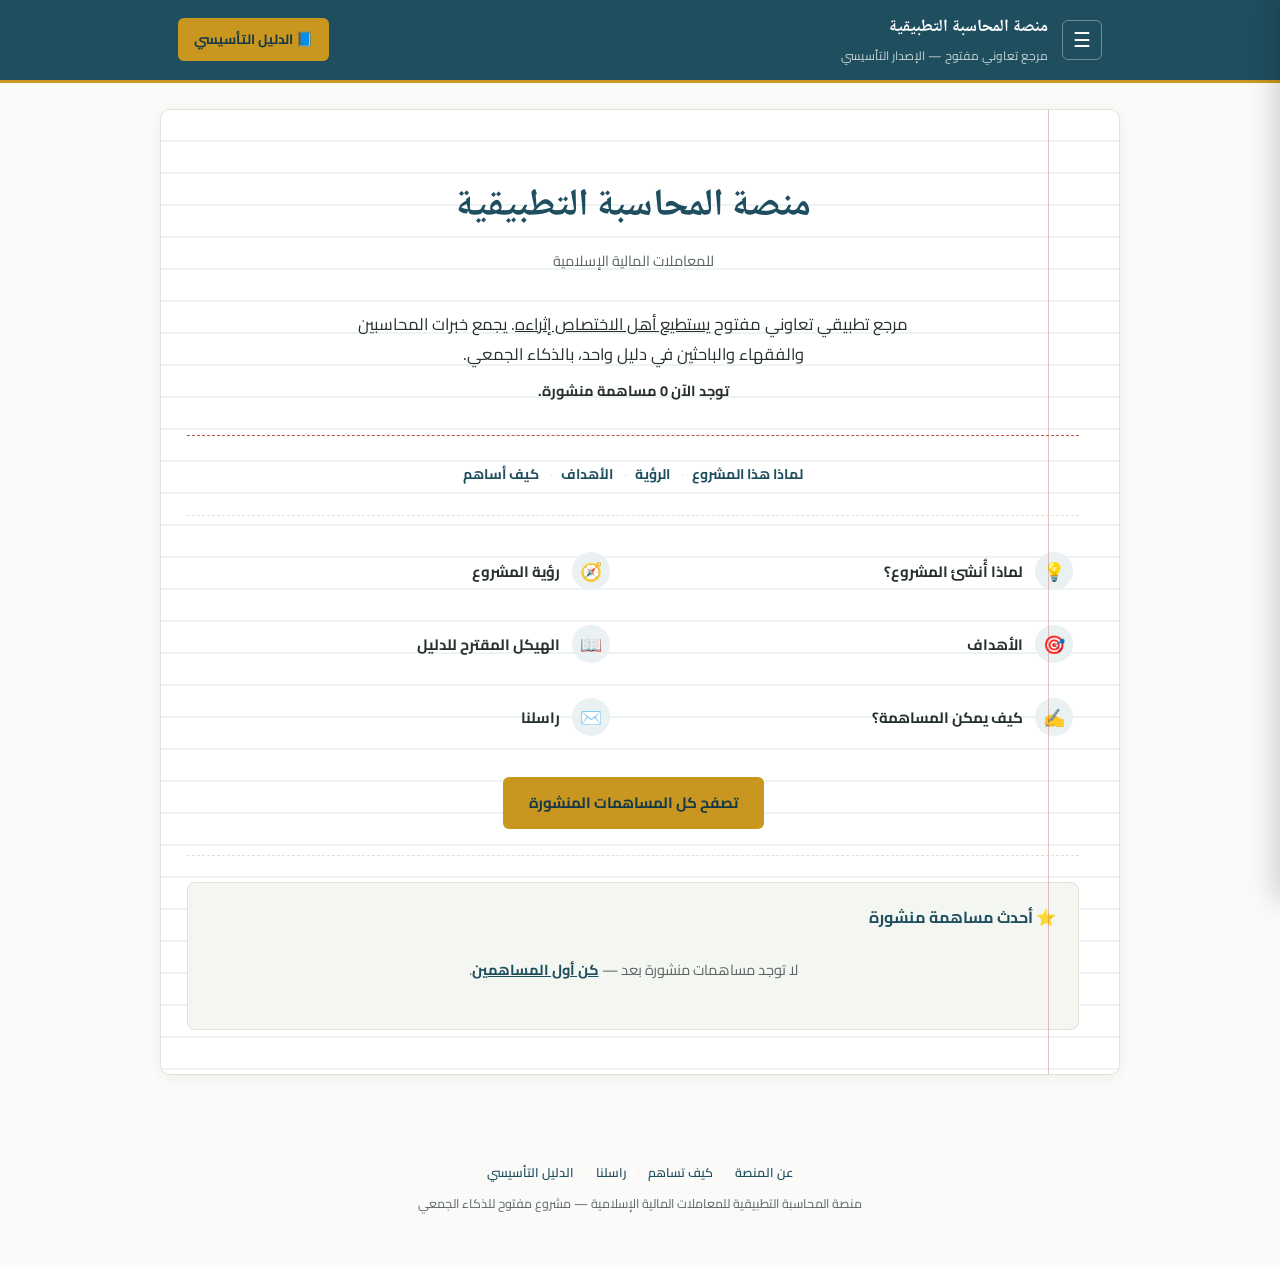
==== commit bc706ac4: "Add files via upload" ====
--- a/index.html
+++ b/index.html
@@ -8,235 +8,7 @@
 <link rel="preconnect" href="https://fonts.googleapis.com">
 <link rel="preconnect" href="https://fonts.gstatic.com" crossorigin>
 <link href="https://fonts.googleapis.com/css2?family=Noto+Naskh+Arabic:wght@400..700&family=Cairo:wght@400;500;600;700;800&display=swap" rel="stylesheet">
-<style>
-  :root{
-    --navy:#1F4E5F;
-    --navy-dark:#16394A;
-    --gold:#C9971F;
-    --cream:#FAFAF8;
-    --paper:#FFFFFF;
-    --ink:#26302F;
-    --ink-soft:#5B6664;
-    --line:#E4E1D8;
-  }
-  *{box-sizing:border-box;}
-  html{scroll-behavior:smooth; overflow-x:hidden;}
-  body{
-    margin:0;
-    overflow-x:hidden;
-    background:var(--cream);
-    color:var(--ink);
-    font-family:'Cairo','Tajawal',sans-serif;
-    line-height:1.85;
-    font-size:16.5px;
-  }
-  a{color:inherit;}
-  a:focus-visible, button:focus-visible{outline:3px solid var(--gold); outline-offset:2px;}
-  .visually-hidden{position:absolute; width:1px; height:1px; overflow:hidden; clip:rect(0,0,0,0);}
-
-  /* ================= top bar (Wikipedia-style) ================= */
-  .topbar{
-    position:sticky; top:0; z-index:40;
-    background:var(--navy);
-    color:#fff;
-    border-bottom:3px solid var(--gold);
-  }
-  .topbar-inner{
-    max-width:960px; margin:0 auto;
-    display:flex; align-items:center; gap:14px;
-    padding:12px 18px;
-  }
-  .menu-btn{
-    background:transparent; border:1px solid rgba(255,255,255,.35);
-    color:#fff; border-radius:6px;
-    width:40px; height:40px; flex:0 0 auto;
-    font-size:20px; cursor:pointer;
-    display:flex; align-items:center; justify-content:center;
-  }
-  .menu-btn:hover{background:rgba(255,255,255,.1);}
-  .topbar-title{
-    font-family:'Noto Naskh Arabic', serif;
-    font-weight:700;
-    font-size:18px;
-    flex:1;
-  }
-  .topbar-title small{
-    display:block; font-family:'Cairo',sans-serif; font-weight:400;
-    font-size:12px; color:#C9D6D9; margin-top:2px;
-  }
-
-  /* ================= compact intro ================= */
-  .intro{
-    max-width:960px; margin:0 auto;
-    padding:34px 20px 22px;
-    text-align:center;
-  }
-  .intro-badge{
-    display:inline-block;
-    background:#FBF6E9; color:#8A6A00; border:1px solid #E9CE8A;
-    border-radius:999px; padding:5px 16px;
-    font-size:12.5px; font-weight:700;
-    margin-bottom:16px;
-  }
-  .intro p{
-    max-width:620px; margin:0 auto 14px;
-    color:var(--ink-soft);
-    font-size:16px;
-  }
-  .intro-stat{
-    font-size:14px; color:var(--navy); font-weight:700;
-  }
-
-  /* ================= main: contributions ================= */
-  main{max-width:960px; margin:0 auto; padding:0 20px 80px;}
-  .contrib-heading{
-    display:flex; align-items:baseline; justify-content:space-between;
-    border-bottom:2px solid var(--line);
-    padding-bottom:10px; margin-bottom:20px;
-  }
-  .contrib-heading h1{
-    font-size:20px; margin:0; color:var(--navy); font-weight:800;
-  }
-  .contrib-count{font-size:13.5px; color:var(--ink-soft);}
-
-  .contrib-grid{
-    display:grid; grid-template-columns:1fr 1fr; gap:16px;
-  }
-  .contrib-card{
-    background:var(--paper);
-    border:1px solid var(--line);
-    border-radius:8px;
-    padding:20px 22px;
-    display:flex; flex-direction:column; gap:8px;
-  }
-  .contrib-tag{
-    align-self:flex-start;
-    font-size:12px; font-weight:700;
-    color:var(--navy);
-    background:#EAF1F3;
-    border-radius:999px;
-    padding:3px 12px;
-  }
-  .contrib-card h3{margin:0; font-size:17px; color:var(--navy); font-weight:700;}
-  .contrib-meta{font-size:13.5px; color:var(--ink-soft); margin:0;}
-  .contrib-summary{font-size:14.5px; color:var(--ink); margin:0;}
-  .contrib-link{
-    margin-top:auto; font-size:14.5px; font-weight:700;
-    color:var(--gold); text-decoration:none;
-  }
-  .contrib-link:hover{text-decoration:underline;}
-  .contrib-empty{
-    border:1px dashed var(--line);
-    border-radius:8px;
-    padding:40px 24px;
-    text-align:center;
-    color:var(--ink-soft);
-  }
-  .contrib-empty a{color:var(--navy); font-weight:700; text-decoration:underline;}
-  @media(max-width:620px){.contrib-grid{grid-template-columns:1fr;}}
-
-  /* ================= off-canvas drawer ================= */
-  .overlay{
-    position:fixed; inset:0; background:rgba(20,30,32,.45);
-    opacity:0; pointer-events:none; transition:opacity .2s ease;
-    z-index:50;
-  }
-  .overlay.open{opacity:1; pointer-events:auto;}
-
-  .drawer{
-    position:fixed; top:0; bottom:0; right:0;
-    width:min(320px, 86vw);
-    background:var(--paper);
-    box-shadow:-8px 0 24px rgba(0,0,0,.15);
-    transform:translateX(100%);
-    transition:transform .25s ease;
-    z-index:60;
-    display:flex; flex-direction:column;
-    overflow-y:auto;
-  }
-  .drawer.open{transform:translateX(0);}
-  .drawer-head{
-    display:flex; align-items:center; justify-content:space-between;
-    padding:18px 20px;
-    border-bottom:1px solid var(--line);
-    background:var(--navy); color:#fff;
-  }
-  .drawer-head span{font-weight:700; font-size:15px;}
-  .drawer-close{
-    background:transparent; border:none; color:#fff;
-    font-size:22px; cursor:pointer; line-height:1;
-  }
-  .drawer nav{padding:8px 0;}
-  .drawer nav a{
-    display:block;
-    padding:14px 20px;
-    font-size:15px; font-weight:600;
-    color:var(--ink);
-    text-decoration:none;
-    border-bottom:1px solid var(--line);
-  }
-  .drawer nav a:hover{background:var(--cream); color:var(--navy);}
-  .drawer-footer{
-    margin-top:auto;
-    padding:18px 20px;
-    font-size:12.5px; color:var(--ink-soft);
-    border-top:1px solid var(--line);
-  }
-
-  /* ================= secondary content (reached only via drawer) ================= */
-  .secondary{background:var(--paper); border-top:1px solid var(--line);}
-  .secondary-inner{max-width:760px; margin:0 auto; padding:0 24px;}
-  .secondary section{padding:56px 0; border-top:1px solid var(--line);}
-  .secondary section:first-child{border-top:none;}
-  .secondary h2{
-    font-size:22px; font-weight:800; color:var(--navy);
-    margin:0 0 16px;
-    padding-right:14px;
-    border-right:4px solid var(--gold);
-    scroll-margin-top:80px;
-  }
-  .secondary p{margin:0 0 14px; color:var(--ink);}
-  .quote-line{
-    border-right:3px solid var(--gold);
-    background:#FBF6E9;
-    padding:14px 18px;
-    border-radius:6px;
-    color:#5A4A1F;
-    margin:16px 0;
-  }
-  .goals{display:grid; grid-template-columns:1fr 1fr; gap:14px; margin-top:8px;}
-  .goal{background:var(--cream); border:1px solid var(--line); border-radius:8px; padding:18px 20px;}
-  .goal h3{margin:0 0 6px; font-size:16px; color:var(--navy);}
-  .goal p{margin:0; font-size:14.5px; color:var(--ink-soft);}
-  @media(max-width:600px){.goals{grid-template-columns:1fr;}}
-
-  .ledger{border-top:1px solid var(--line);}
-  .ledger-row{display:flex; align-items:baseline; gap:14px; padding:14px 4px; border-bottom:1px solid var(--line);}
-  .ledger-num{font-family:'Noto Naskh Arabic', serif; color:var(--gold); font-weight:700; font-size:14px; min-width:26px;}
-  .ledger-name{font-weight:700; flex:1; font-size:15px;}
-  .ledger-tag{font-size:12px; font-weight:700; color:var(--ink-soft); background:#EFEDE6; border-radius:999px; padding:3px 12px; white-space:nowrap;}
-
-  .steps{margin:8px 0 0; padding:0; list-style:none;}
-  .step{display:flex; gap:14px; margin-bottom:18px;}
-  .step-num{flex:0 0 auto; width:30px; height:30px; border-radius:50%; background:var(--navy); color:#fff; display:flex; align-items:center; justify-content:center; font-weight:700; font-size:14px;}
-  .step-body h3{margin:0 0 4px; font-size:15.5px; color:var(--navy);}
-  .step-body p{margin:0; color:var(--ink-soft); font-size:14.5px;}
-
-  .contact-box{background:var(--navy); color:#fff; border-radius:10px; padding:28px; text-align:center;}
-  .contact-box h2{color:#fff; border-right-color:var(--gold);}
-  .contact-box p{color:#C9D6D9;}
-  .contact-links{display:flex; gap:12px; justify-content:center; flex-wrap:wrap; margin-top:16px;}
-  .btn{display:inline-block; padding:12px 24px; border-radius:6px; font-weight:700; font-size:15px; text-decoration:none;}
-  .btn-primary{background:var(--gold); color:var(--navy-dark);}
-  .btn-ghost{background:transparent; color:#fff; border:1px solid rgba(255,255,255,.5);}
-
-  footer{text-align:center; padding:30px 20px 50px; color:var(--ink-soft); font-size:13px;}
-
-  @media (prefers-reduced-motion: reduce){
-    html{scroll-behavior:auto;}
-    .drawer, .overlay{transition:none;}
-  }
-</style>
+<link rel="stylesheet" href="styles.css">
 </head>
 <body>
 
@@ -244,32 +16,13 @@
   <div class="topbar-inner">
     <button class="menu-btn" id="menuBtn" aria-label="فتح القائمة" aria-expanded="false" aria-controls="drawer">☰</button>
     <div class="topbar-title">
-      منصة المحاسبة التطبيقية للمعاملات المالية الإسلامية
+      <a href="index.html">منصة المحاسبة التطبيقية</a>
       <small>مرجع تعاوني مفتوح — الإصدار التأسيسي</small>
     </div>
+    <a class="topbar-guide-btn" href="https://aghiadhamad99.blogspot.com/2026/07/blog-post.html" target="_blank" rel="noopener">📘 الدليل التأسيسي</a>
   </div>
 </div>
 
-<div class="intro">
-  <span class="intro-badge">الإصدار التأسيسي — نرحب بالمساهمات العلمية</span>
-  <p>مرجع تطبيقي تعاوني مفتوح يبنيه المحاسبون والفقهاء والباحثون معاً بالذكاء الجمعي، ليربط الحكم الشرعي بالقيد المحاسبي مباشرة.</p>
-  <div class="intro-stat"><span id="statCount">0</span> موضوعاً منشوراً حتى الآن</div>
-</div>
-
-<main>
-  <div class="contrib-heading">
-    <h1>المساهمات المنشورة</h1>
-    <span class="contrib-count" id="contribCountLabel"></span>
-  </div>
-
-  <div id="contrib-grid" class="contrib-grid"></div>
-  <div id="contrib-empty" class="contrib-empty" style="display:none;">
-    لا توجد مساهمات منشورة بعد — كن أول المساهمين عبر
-    <a href="https://forms.gle/cdugXLeyf9dzCsGR7" target="_blank" rel="noopener">نموذج المساهمة</a>.
-  </div>
-</main>
-
-<!-- ================= off-canvas drawer: كل شيء آخر هنا فقط ================= -->
 <div class="overlay" id="overlay"></div>
 <aside class="drawer" id="drawer" aria-hidden="true">
   <div class="drawer-head">
@@ -277,172 +30,116 @@
     <button class="drawer-close" id="drawerClose" aria-label="إغلاق القائمة">×</button>
   </div>
   <nav>
-    <a href="#why" class="drawer-link">لماذا أُنشئ المشروع؟</a>
-    <a href="#vision" class="drawer-link">رؤية المشروع</a>
-    <a href="#goals" class="drawer-link">الأهداف</a>
-    <a href="#structure" class="drawer-link">الهيكل المقترح للدليل</a>
-    <a href="#contribute" class="drawer-link">كيف يمكن المساهمة؟</a>
-    <a href="#contact" class="drawer-link">راسلنا</a>
-    <a href="https://aghiadhamad99.blogspot.com/2026/07/blog-post.html" target="_blank" rel="noopener" class="drawer-link">الدليل التأسيسي (المقال الكامل)</a>
+    <a href="why.html">لماذا أُنشئ المشروع؟</a>
+    <a href="vision.html">رؤية المشروع</a>
+    <a href="goals.html">الأهداف</a>
+    <a href="structure.html">الهيكل المقترح للدليل</a>
+    <a href="contributions.html">المساهمات المنشورة</a>
+    <a href="contribute.html">كيف يمكن المساهمة؟</a>
+    <a href="contact.html">راسلنا</a>
   </nav>
   <div class="drawer-footer">منصة المحاسبة التطبيقية للمعاملات المالية الإسلامية — مشروع مفتوح للذكاء الجمعي</div>
 </aside>
 
-<!-- ================= المحتوى الثانوي: لا يظهر إلا عبر روابط القائمة ================= -->
-<div class="secondary">
-  <div class="secondary-inner">
+<div class="page-sheet">
 
-    <section id="why">
-      <h2>لماذا أُنشئ هذا المشروع؟</h2>
-      <p>كل محاسب يعمل بجد على فهم المعاملات المالية الإسلامية يصل، عاجلاً أو آجلاً، إلى نفس الحائط: معرفة متفرقة بين كتب الفقه ومعايير AAOIFI وخبرة كل ممارس الشخصية، بلا مرجع تطبيقي واحد يربط الحكم الشرعي بالقيد المحاسبي مباشرة.</p>
-      <div class="quote-line">هذا المشروع لا يهدف لاختراع علم جديد، ولا إصدار فتاوى، ولا استبدال المعايير الدولية أو البرامج المحاسبية — بل لجمع ما هو متفرق فعلاً، وتنظيمه في دليل واحد ينمو بمساهمات الجميع.</div>
-      <p>بدأت هذا العمل بدليل تأسيسي واحد. لو رأيت أن الفكرة تستحق أن تكبر بمساهمة أهل الاختصاص، فهذا المكان لذلك.</p>
-    </section>
+  <div class="hub-hero">
+    <h1 class="hub-wordmark">منصة المحاسبة التطبيقية</h1>
+    <p class="hub-tagline">للمعاملات المالية الإسلامية</p>
+  </div>
 
-    <section id="vision">
-      <h2>رؤية المشروع</h2>
-      <p>بناء أول مرجع عالمي مفتوح يعتمد على الذكاء الجمعي لتحويل الخبرات المتفرقة في المحاسبة التطبيقية للمعاملات المالية الإسلامية إلى دليل عملي متكامل، يكون جسراً بين الفقه الإسلامي والممارسة المحاسبية والتطبيق داخل البرامج المحاسبية الحديثة — قابلاً للمراجعة والتطوير المستمر دون أن يكون أي إصدار منه نهائياً.</p>
-    </section>
+  <div class="hub-welcome">
+    <p>مرجع تطبيقي تعاوني مفتوح <a href="why.html">يستطيع أهل الاختصاص إثراءه</a>. يجمع خبرات المحاسبين والفقهاء والباحثين في دليل واحد، بالذكاء الجمعي.</p>
+    <p class="hub-stat">توجد الآن <span id="statCount">0</span> مساهمة منشورة.</p>
+  </div>
 
-    <section id="goals">
-      <h2>الأهداف</h2>
-      <div class="goals">
-        <div class="goal"><h3>مرجع موحّد لا مبعثر</h3><p>تحويل الخبرات الفردية المتناثرة إلى دليل واحد منظّم.</p></div>
-        <div class="goal"><h3>قابل للتطبيق فوراً</h3><p>كل معاملة تنتهي بقيد يومية فعلي ودليل حسابات مقترح.</p></div>
-        <div class="goal"><h3>محايد تجاه البرامج</h3><p>يُستخدم داخل Odoo والأمين وERPNext وGoogle Sheets وغيرها.</p></div>
-        <div class="goal"><h3>موثّق ومنسوب دائماً</h3><p>كل مساهمة تُحفظ باسم صاحبها في سجل دائم لا يُحذف.</p></div>
-      </div>
-    </section>
+  <div class="hub-quicklinks">
+    <a href="why.html">لماذا هذا المشروع</a><span>·</span>
+    <a href="vision.html">الرؤية</a><span>·</span>
+    <a href="goals.html">الأهداف</a><span>·</span>
+    <a href="contribute.html">كيف أساهم</a>
+  </div>
 
-    <section id="structure">
-      <h2>الهيكل المقترح للدليل</h2>
-      <p>هذا الترتيب هو مسار كل معاملة داخل الدليل — من العقد الشرعي حتى القوائم المالية.</p>
-      <div class="ledger">
-        <div class="ledger-row"><span class="ledger-num">٠١</span><span class="ledger-name">العقود والمعاملات المالية الإسلامية</span><span class="ledger-tag">قريباً</span></div>
-        <div class="ledger-row"><span class="ledger-num">٠٢</span><span class="ledger-name">دليل الحسابات</span><span class="ledger-tag">متوفر جزئياً</span></div>
-        <div class="ledger-row"><span class="ledger-num">٠٣</span><span class="ledger-name">الدورة المحاسبية</span><span class="ledger-tag">قريباً</span></div>
-        <div class="ledger-row"><span class="ledger-num">٠٤</span><span class="ledger-name">القيود المحاسبية</span><span class="ledger-tag">متوفر جزئياً</span></div>
-        <div class="ledger-row"><span class="ledger-num">٠٥</span><span class="ledger-name">السياسات المحاسبية</span><span class="ledger-tag">قريباً</span></div>
-        <div class="ledger-row"><span class="ledger-num">٠٦</span><span class="ledger-name">القوائم المالية</span><span class="ledger-tag">قريباً</span></div>
-        <div class="ledger-row"><span class="ledger-num">٠٧</span><span class="ledger-name">التقارير المالية</span><span class="ledger-tag">قريباً</span></div>
-        <div class="ledger-row"><span class="ledger-num">٠٨</span><span class="ledger-name">الزكاة</span><span class="ledger-tag">متوفر جزئياً</span></div>
-        <div class="ledger-row"><span class="ledger-num">٠٩</span><span class="ledger-name">الوقف</span><span class="ledger-tag">قريباً</span></div>
-        <div class="ledger-row"><span class="ledger-num">١٠</span><span class="ledger-name">التطبيقات العملية</span><span class="ledger-tag">قريباً</span></div>
-        <div class="ledger-row"><span class="ledger-num">١١</span><span class="ledger-name">تطبيقات داخل البرامج المحاسبية</span><span class="ledger-tag">قريباً</span></div>
-        <div class="ledger-row"><span class="ledger-num">١٢</span><span class="ledger-name">نماذج Excel وGoogle Sheets</span><span class="ledger-tag">قريباً</span></div>
-        <div class="ledger-row"><span class="ledger-num">١٣</span><span class="ledger-name">الدراسات والأبحاث والمراجع العلمية</span><span class="ledger-tag">قريباً</span></div>
-      </div>
-    </section>
+  <hr class="hub-divider">
 
-    <section id="contribute">
-      <h2>كيف يمكن المساهمة؟</h2>
-      <ol class="steps">
-        <li class="step"><span class="step-num">١</span><div class="step-body"><h3>اقرأ الدليل التأسيسي أولاً</h3><p>يشرح المنهجية: من القاعدة الفقهية إلى المعالجة المحاسبية.</p></div></li>
-        <li class="step"><span class="step-num">٢</span><div class="step-body"><h3>اختر باباً تتقنه</h3><p>عقداً بعينه، أو دليل حسابات معاملة، أو نموذج تطبيقي.</p></div></li>
-        <li class="step"><span class="step-num">٣</span><div class="step-body"><h3>أرسل مساهمتك</h3><p>عبر نموذج المساهمة أدناه — نص أو ملف.</p></div></li>
-        <li class="step"><span class="step-num">٤</span><div class="step-body"><h3>تُنسب إليك وتُنشر</h3><p>بعد مراجعة علمية، تُضاف مساهمتك للدليل باسمك.</p></div></li>
-      </ol>
-    </section>
+  <nav class="portal-grid" aria-label="أقسام المنصة">
+    <a class="portal-item" href="why.html"><span class="portal-icon">💡</span><span class="label">لماذا أُنشئ المشروع؟</span></a>
+    <a class="portal-item" href="vision.html"><span class="portal-icon">🧭</span><span class="label">رؤية المشروع</span></a>
+    <a class="portal-item" href="goals.html"><span class="portal-icon">🎯</span><span class="label">الأهداف</span></a>
+    <a class="portal-item" href="structure.html"><span class="portal-icon">📖</span><span class="label">الهيكل المقترح للدليل</span></a>
+    <a class="portal-item" href="contribute.html"><span class="portal-icon">✍️</span><span class="label">كيف يمكن المساهمة؟</span></a>
+    <a class="portal-item" href="contact.html"><span class="portal-icon">✉️</span><span class="label">راسلنا</span></a>
+  </nav>
 
-    <section id="contact">
-      <div class="contact-box">
-        <h2>راسلنا</h2>
-        <p>للمساهمة العلمية، أو الملاحظات، أو الانضمام كمراجع.</p>
-        <div class="contact-links">
-          <a class="btn btn-primary" href="mailto:a.finance99u@gmail.com">راسلنا عبر البريد الإلكتروني</a>
-          <a class="btn btn-ghost" href="https://forms.gle/cdugXLeyf9dzCsGR7" target="_blank" rel="noopener">نموذج المساهمة</a>
-        </div>
-      </div>
-    </section>
+  <div class="hub-cta-row">
+    <a class="btn btn-primary" href="contributions.html">تصفح كل المساهمات المنشورة</a>
+  </div>
 
+  <hr class="hub-divider">
+
+  <div class="featured-box">
+    <h2>⭐ أحدث مساهمة منشورة</h2>
+    <div id="featured-content">
+      <p class="featured-empty">لا توجد مساهمات منشورة بعد —
+        <a href="contact.html" style="color:var(--navy); font-weight:700;">كن أول المساهمين</a>.
+      </p>
+    </div>
   </div>
+
 </div>
 
-<footer>منصة المحاسبة التطبيقية للمعاملات المالية الإسلامية — مشروع مفتوح للذكاء الجمعي</footer>
+<footer class="site-footer">
+  <div class="footer-links">
+    <a href="why.html">عن المنصة</a><span>·</span>
+    <a href="contribute.html">كيف تساهم</a><span>·</span>
+    <a href="contact.html">راسلنا</a><span>·</span>
+    <a href="https://aghiadhamad99.blogspot.com/2026/07/blog-post.html" target="_blank" rel="noopener">الدليل التأسيسي</a>
+  </div>
+  <div>منصة المحاسبة التطبيقية للمعاملات المالية الإسلامية — مشروع مفتوح للذكاء الجمعي</div>
+</footer>
 
 <script src="apps-config.js"></script>
+<script src="nav.js"></script>
 <script>
 (function(){
-  // ---------- render contributions ----------
   var list = (window.AHA_CONTRIBUTIONS || []).slice();
-  var grid = document.getElementById('contrib-grid');
-  var empty = document.getElementById('contrib-empty');
-  var statCount = document.getElementById('statCount');
-  var countLabel = document.getElementById('contribCountLabel');
+  document.getElementById('statCount').textContent = list.length;
+  if (!list.length) return;
 
-  statCount.textContent = list.length;
-  countLabel.textContent = list.length ? (list.length + ' موضوعاً') : '';
+  list.sort(function(a, b){ return (b.date || '').localeCompare(a.date || ''); });
+  var item = list[0];
+  var box = document.getElementById('featured-content');
+  box.innerHTML = '';
 
-  if (!list.length) {
-    empty.style.display = 'block';
-  } else {
-    list.sort(function(a, b){ return (b.date || '').localeCompare(a.date || ''); });
-    list.forEach(function(item){
-      var card = document.createElement('div');
-      card.className = 'contrib-card';
+  var card = document.createElement('div');
+  card.className = 'featured-card';
 
-      var tag = document.createElement('span');
-      tag.className = 'contrib-tag';
-      tag.textContent = item.section || 'عام';
-      card.appendChild(tag);
+  var h3 = document.createElement('h3');
+  h3.textContent = item.title || '';
+  card.appendChild(h3);
 
-      var h3 = document.createElement('h3');
-      h3.textContent = item.title || '';
-      card.appendChild(h3);
+  var meta = document.createElement('p');
+  meta.className = 'featured-meta';
+  meta.textContent = 'أعدّه: ' + (item.author || 'مجهول') + (item.date ? ' — ' + item.date : '') + ' — ' + (item.section || '');
+  card.appendChild(meta);
 
-      var meta = document.createElement('p');
-      meta.className = 'contrib-meta';
-      meta.textContent = 'أعدّه: ' + (item.author || 'مجهول') + (item.date ? ' — ' + item.date : '');
-      card.appendChild(meta);
-
-      if (item.summary) {
-        var summary = document.createElement('p');
-        summary.className = 'contrib-summary';
-        summary.textContent = item.summary;
-        card.appendChild(summary);
-      }
-
-      if (item.fileUrl) {
-        var link = document.createElement('a');
-        link.className = 'contrib-link';
-        link.href = item.fileUrl;
-        link.target = '_blank';
-        link.rel = 'noopener';
-        link.textContent = 'فتح الموضوع ←';
-        card.appendChild(link);
-      }
-
-      grid.appendChild(card);
-    });
+  if (item.summary) {
+    var summary = document.createElement('p');
+    summary.className = 'featured-summary';
+    summary.textContent = item.summary;
+    card.appendChild(summary);
   }
 
-  // ---------- drawer open/close ----------
-  var menuBtn = document.getElementById('menuBtn');
-  var drawer = document.getElementById('drawer');
-  var overlay = document.getElementById('overlay');
-  var closeBtn = document.getElementById('drawerClose');
-
-  function openDrawer(){
-    drawer.classList.add('open');
-    overlay.classList.add('open');
-    drawer.setAttribute('aria-hidden', 'false');
-    menuBtn.setAttribute('aria-expanded', 'true');
+  if (item.fileUrl) {
+    var link = document.createElement('a');
+    link.className = 'featured-link';
+    link.href = item.fileUrl;
+    link.target = '_blank';
+    link.rel = 'noopener';
+    link.textContent = 'فتح الموضوع ←';
+    card.appendChild(link);
   }
-  function closeDrawer(){
-    drawer.classList.remove('open');
-    overlay.classList.remove('open');
-    drawer.setAttribute('aria-hidden', 'true');
-    menuBtn.setAttribute('aria-expanded', 'false');
-  }
-  menuBtn.addEventListener('click', openDrawer);
-  closeBtn.addEventListener('click', closeDrawer);
-  overlay.addEventListener('click', closeDrawer);
-  document.querySelectorAll('.drawer-link').forEach(function(a){
-    a.addEventListener('click', function(){ closeDrawer(); });
-  });
-  document.addEventListener('keydown', function(e){
-    if (e.key === 'Escape') closeDrawer();
-  });
+  box.appendChild(card);
 })();
 </script>
 </body>
--- a/styles.css
+++ b/styles.css
@@ -0,0 +1,323 @@
+/* ==========================================================================
+   styles.css — التصميم المشترك لكل صفحات المنصة
+   يُستدعى من كل صفحة HTML عبر: <link rel="stylesheet" href="styles.css">
+   تعديل الألوان أو الخطوط هنا ينعكس تلقائياً على كل الصفحات دفعة واحدة.
+   ========================================================================== */
+
+:root{
+  --navy:#1F4E5F;
+  --navy-dark:#16394A;
+  --gold:#C9971F;
+  --cream:#FAFAF8;
+  --paper:#FFFFFF;
+  --ink:#26302F;
+  --ink-soft:#5B6664;
+  --line:#E4E1D8;
+  --ledger-rule:#DCE7E9;
+  --ledger-margin:#C0524A;
+}
+*{box-sizing:border-box;}
+html{scroll-behavior:smooth; overflow-x:hidden;}
+body{
+  margin:0;
+  overflow-x:hidden;
+  background:var(--cream);
+  color:var(--ink);
+  font-family:'Cairo','Tajawal',sans-serif;
+  line-height:1.85;
+  font-size:16.5px;
+}
+a{color:inherit;}
+a:focus-visible, button:focus-visible{outline:3px solid var(--gold); outline-offset:2px;}
+img{max-width:100%;}
+
+/* ================= top bar ================= */
+.topbar{
+  position:sticky; top:0; z-index:40;
+  background:var(--navy);
+  color:#fff;
+  border-bottom:3px solid var(--gold);
+}
+.topbar-inner{
+  max-width:960px; margin:0 auto;
+  display:flex; align-items:center; gap:14px;
+  padding:12px 18px;
+}
+.menu-btn{
+  background:transparent; border:1px solid rgba(255,255,255,.35);
+  color:#fff; border-radius:6px;
+  width:40px; height:40px; flex:0 0 auto;
+  font-size:20px; cursor:pointer;
+  display:flex; align-items:center; justify-content:center;
+}
+.menu-btn:hover{background:rgba(255,255,255,.1);}
+.topbar-title{
+  font-family:'Noto Naskh Arabic', serif;
+  font-weight:700;
+  font-size:17px;
+  flex:1;
+}
+.topbar-title a{text-decoration:none; color:#fff;}
+.topbar-title small{
+  display:block; font-family:'Cairo',sans-serif; font-weight:400;
+  font-size:12px; color:#C9D6D9; margin-top:2px;
+}
+.topbar-guide-btn{
+  flex:0 0 auto;
+  background:var(--gold);
+  color:var(--navy-dark) !important;
+  font-weight:700;
+  font-size:13.5px;
+  padding:9px 16px;
+  border-radius:6px;
+  text-decoration:none;
+  white-space:nowrap;
+}
+.topbar-guide-btn:hover{background:#DDAE3D;}
+@media(max-width:560px){
+  .topbar-title{font-size:14.5px;}
+  .topbar-guide-btn{font-size:12px; padding:8px 10px;}
+}
+
+/* ================= off-canvas drawer ================= */
+.overlay{
+  position:fixed; inset:0; background:rgba(20,30,32,.45);
+  opacity:0; pointer-events:none; transition:opacity .2s ease;
+  z-index:50;
+}
+.overlay.open{opacity:1; pointer-events:auto;}
+.drawer{
+  position:fixed; top:0; bottom:0; right:0;
+  width:min(320px, 86vw);
+  background:var(--paper);
+  box-shadow:-8px 0 24px rgba(0,0,0,.15);
+  transform:translateX(100%);
+  transition:transform .25s ease;
+  z-index:60;
+  display:flex; flex-direction:column;
+  overflow-y:auto;
+}
+.drawer.open{transform:translateX(0);}
+.drawer-head{
+  display:flex; align-items:center; justify-content:space-between;
+  padding:18px 20px;
+  border-bottom:1px solid var(--line);
+  background:var(--navy); color:#fff;
+}
+.drawer-head span{font-weight:700; font-size:15px;}
+.drawer-close{
+  background:transparent; border:none; color:#fff;
+  font-size:22px; cursor:pointer; line-height:1;
+}
+.drawer nav{padding:8px 0;}
+.drawer nav a{
+  display:block;
+  padding:14px 20px;
+  font-size:15px; font-weight:600;
+  color:var(--ink);
+  text-decoration:none;
+  border-bottom:1px solid var(--line);
+}
+.drawer nav a:hover{background:var(--cream); color:var(--navy);}
+.drawer nav a.current{color:var(--navy); background:#EFEDE6; border-right:4px solid var(--gold);}
+.drawer-footer{
+  margin-top:auto;
+  padding:18px 20px;
+  font-size:12.5px; color:var(--ink-soft);
+  border-top:1px solid var(--line);
+}
+
+/* ================= ledger / notebook paper page frame =================
+   الإطار الورقي المسطّر — يُستخدم لتغليف محتوى كل صفحة، بخطوط أفقية
+   وخط هامش عمودي، بنفس روح دفتر محاسبي تقليدي.                          */
+.page-sheet{
+  max-width:960px; margin:26px auto 60px;
+  background:
+    repeating-linear-gradient(
+      to bottom,
+      var(--paper) 0, var(--paper) 30px,
+      var(--ledger-rule) 31px, var(--paper) 32px
+    );
+  border:1px solid var(--line);
+  border-radius:10px;
+  box-shadow:0 2px 14px rgba(0,0,0,.05);
+  padding:36px 40px 44px 26px;
+  position:relative;
+}
+.page-sheet::before{
+  /* خط الهامش الأحمر التقليدي لورق الدفاتر */
+  content:"";
+  position:absolute; top:0; bottom:0; right:70px;
+  width:1px;
+  background:var(--ledger-margin);
+  opacity:.35;
+}
+@media(max-width:640px){
+  .page-sheet{padding:28px 22px 34px 16px; margin:14px auto 40px;}
+  .page-sheet::before{right:34px;}
+}
+
+/* ================= hub page (index) ================= */
+.hub-hero{
+  text-align:center;
+  padding:26px 20px 10px;
+}
+.hub-wordmark{
+  font-family:'Noto Naskh Arabic', serif;
+  font-weight:700;
+  font-size:clamp(26px, 4.4vw, 38px);
+  color:var(--navy);
+  margin:0 0 6px;
+}
+.hub-tagline{
+  color:var(--ink-soft); font-size:14.5px; margin:0 0 18px;
+}
+.hub-welcome{
+  text-align:center;
+  padding:6px 20px 22px;
+  border-bottom:1px dashed var(--ledger-margin);
+  margin-bottom:26px;
+}
+.hub-welcome p{max-width:600px; margin:0 auto 8px; color:var(--ink);}
+.hub-stat{color:var(--navy); font-weight:700; font-size:14.5px;}
+.hub-quicklinks{
+  text-align:center; font-size:14px; margin-bottom:28px; color:var(--navy);
+}
+.hub-quicklinks a{text-decoration:none; font-weight:700;}
+.hub-quicklinks a:hover{text-decoration:underline;}
+.hub-quicklinks span{color:var(--line); margin:0 8px;}
+
+.portal-grid{
+  display:grid; grid-template-columns:1fr 1fr;
+  gap:14px 34px;
+  margin-bottom:30px;
+}
+.portal-item{
+  display:flex; align-items:center; gap:12px;
+  padding:10px 6px;
+  text-decoration:none; color:var(--ink);
+  border-bottom:1px solid transparent;
+}
+.portal-item:hover{color:var(--navy); border-bottom-color:var(--gold);}
+.portal-icon{
+  width:38px; height:38px; border-radius:50%;
+  background:#EAF1F3;
+  display:flex; align-items:center; justify-content:center;
+  font-size:18px; flex:0 0 auto;
+}
+.portal-item span.label{font-weight:700; font-size:15px;}
+@media(max-width:600px){.portal-grid{grid-template-columns:1fr;}}
+
+.hub-divider{
+  border:none; border-top:1px dashed var(--line);
+  margin:26px 0;
+}
+
+.hub-cta-row{
+  text-align:center;
+  margin-bottom:10px;
+}
+.btn{display:inline-block; padding:12px 26px; border-radius:6px; font-weight:700; font-size:15px; text-decoration:none;}
+.btn-primary{background:var(--gold); color:var(--navy-dark) !important;}
+.btn-primary:hover{background:#DDAE3D;}
+.btn-outline{background:transparent; color:var(--navy) !important; border:1.5px solid var(--navy);}
+.btn-outline:hover{background:var(--navy); color:#fff !important;}
+
+.featured-box{
+  background:#F3F6F1;
+  border:1px solid var(--line);
+  border-radius:8px;
+  padding:20px 22px;
+  margin-top:10px;
+}
+.featured-box h2{
+  display:flex; align-items:center; gap:8px;
+  font-size:16px; color:var(--navy); margin:0 0 12px;
+}
+.featured-card h3{margin:0 0 6px; font-size:16.5px; color:var(--navy);}
+.featured-meta{font-size:13px; color:var(--ink-soft); margin:0 0 6px;}
+.featured-summary{font-size:14.5px; margin:0 0 10px;}
+.featured-link{font-weight:700; color:var(--gold); text-decoration:none; font-size:14px;}
+.featured-link:hover{text-decoration:underline;}
+.featured-empty{color:var(--ink-soft); font-size:14.5px; text-align:center; padding:10px 0;}
+
+/* ================= article-style pages (why/vision/goals/...) ================= */
+.article-title{
+  font-size:24px; font-weight:800; color:var(--navy);
+  margin:0 0 8px;
+  padding-right:16px;
+  border-right:4px solid var(--gold);
+}
+.article-kicker{
+  color:var(--ink-soft); font-size:13.5px;
+  margin:0 0 26px; padding-right:16px;
+}
+.article-body p{margin:0 0 16px;}
+.quote-line{
+  border-right:3px solid var(--gold);
+  background:#FBF6E9;
+  padding:14px 18px;
+  border-radius:6px;
+  color:#5A4A1F;
+  margin:16px 0;
+}
+.goals{display:grid; grid-template-columns:1fr 1fr; gap:14px; margin-top:8px;}
+.goal{background:var(--cream); border:1px solid var(--line); border-radius:8px; padding:18px 20px;}
+.goal h3{margin:0 0 6px; font-size:16px; color:var(--navy);}
+.goal p{margin:0; font-size:14.5px; color:var(--ink-soft);}
+@media(max-width:600px){.goals{grid-template-columns:1fr;}}
+
+.ledger-list{border-top:1px solid var(--line);}
+.ledger-row{display:flex; align-items:baseline; gap:14px; padding:14px 4px; border-bottom:1px solid var(--line);}
+.ledger-num{font-family:'Noto Naskh Arabic', serif; color:var(--gold); font-weight:700; font-size:14px; min-width:26px;}
+.ledger-name{font-weight:700; flex:1; font-size:15px;}
+.ledger-tag{font-size:12px; font-weight:700; color:var(--ink-soft); background:#EFEDE6; border-radius:999px; padding:3px 12px; white-space:nowrap;}
+
+.steps{margin:8px 0 0; padding:0; list-style:none;}
+.step{display:flex; gap:14px; margin-bottom:18px;}
+.step-num{flex:0 0 auto; width:30px; height:30px; border-radius:50%; background:var(--navy); color:#fff; display:flex; align-items:center; justify-content:center; font-weight:700; font-size:14px;}
+.step-body h3{margin:0 0 4px; font-size:15.5px; color:var(--navy);}
+.step-body p{margin:0; color:var(--ink-soft); font-size:14.5px;}
+
+.contact-box{background:var(--navy); color:#fff; border-radius:10px; padding:28px; text-align:center;}
+.contact-box p{color:#C9D6D9; margin:0 0 16px;}
+.contact-links{display:flex; gap:12px; justify-content:center; flex-wrap:wrap;}
+
+/* ================= contributions grid (contributions.html) ================= */
+.contrib-heading{
+  display:flex; align-items:baseline; justify-content:space-between;
+  margin-bottom:18px;
+}
+.contrib-count{font-size:13.5px; color:var(--ink-soft);}
+.contrib-grid{display:grid; grid-template-columns:1fr 1fr; gap:16px;}
+.contrib-card{
+  background:var(--paper);
+  border:1px solid var(--line);
+  border-radius:8px;
+  padding:18px 20px;
+  display:flex; flex-direction:column; gap:8px;
+}
+.contrib-tag{align-self:flex-start; font-size:12px; font-weight:700; color:var(--navy); background:#EAF1F3; border-radius:999px; padding:3px 12px;}
+.contrib-card h3{margin:0; font-size:16.5px; color:var(--navy); font-weight:700;}
+.contrib-meta{font-size:13.5px; color:var(--ink-soft); margin:0;}
+.contrib-summary{font-size:14.5px; color:var(--ink); margin:0;}
+.contrib-link{margin-top:auto; font-size:14.5px; font-weight:700; color:var(--gold); text-decoration:none;}
+.contrib-link:hover{text-decoration:underline;}
+.contrib-empty{border:1px dashed var(--line); border-radius:8px; padding:40px 24px; text-align:center; color:var(--ink-soft);}
+.contrib-empty a{color:var(--navy); font-weight:700; text-decoration:underline;}
+@media(max-width:620px){.contrib-grid{grid-template-columns:1fr;}}
+
+/* ================= footer ================= */
+footer.site-footer{
+  text-align:center; padding:26px 20px 50px;
+  color:var(--ink-soft); font-size:12.5px;
+}
+footer.site-footer .footer-links{margin-bottom:8px;}
+footer.site-footer .footer-links a{color:var(--navy); text-decoration:none; font-weight:600; margin:0 8px;}
+footer.site-footer .footer-links a:hover{text-decoration:underline;}
+footer.site-footer .footer-links span{color:var(--line);}
+
+@media (prefers-reduced-motion: reduce){
+  html{scroll-behavior:auto;}
+  .drawer, .overlay{transition:none;}
+}
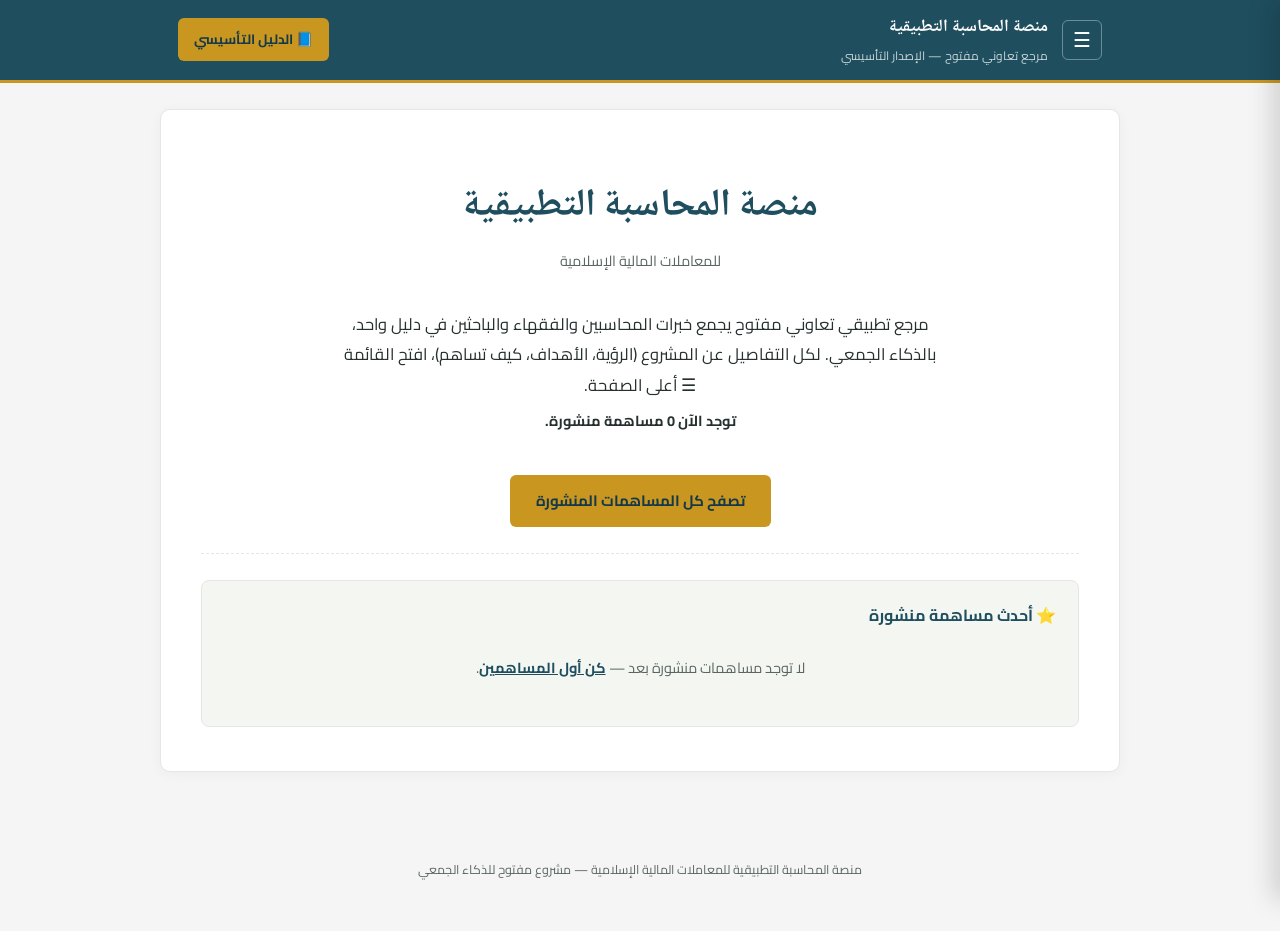
==== commit e60345a9: "Add files via upload" ====
--- a/index.html
+++ b/index.html
@@ -48,28 +48,10 @@
     <p class="hub-tagline">للمعاملات المالية الإسلامية</p>
   </div>
 
-  <div class="hub-welcome">
-    <p>مرجع تطبيقي تعاوني مفتوح <a href="why.html">يستطيع أهل الاختصاص إثراءه</a>. يجمع خبرات المحاسبين والفقهاء والباحثين في دليل واحد، بالذكاء الجمعي.</p>
+  <div class="hub-welcome" style="border-bottom:none; margin-bottom:10px;">
+    <p>مرجع تطبيقي تعاوني مفتوح يجمع خبرات المحاسبين والفقهاء والباحثين في دليل واحد، بالذكاء الجمعي. لكل التفاصيل عن المشروع (الرؤية، الأهداف، كيف تساهم)، افتح القائمة ☰ أعلى الصفحة.</p>
     <p class="hub-stat">توجد الآن <span id="statCount">0</span> مساهمة منشورة.</p>
   </div>
-
-  <div class="hub-quicklinks">
-    <a href="why.html">لماذا هذا المشروع</a><span>·</span>
-    <a href="vision.html">الرؤية</a><span>·</span>
-    <a href="goals.html">الأهداف</a><span>·</span>
-    <a href="contribute.html">كيف أساهم</a>
-  </div>
-
-  <hr class="hub-divider">
-
-  <nav class="portal-grid" aria-label="أقسام المنصة">
-    <a class="portal-item" href="why.html"><span class="portal-icon">💡</span><span class="label">لماذا أُنشئ المشروع؟</span></a>
-    <a class="portal-item" href="vision.html"><span class="portal-icon">🧭</span><span class="label">رؤية المشروع</span></a>
-    <a class="portal-item" href="goals.html"><span class="portal-icon">🎯</span><span class="label">الأهداف</span></a>
-    <a class="portal-item" href="structure.html"><span class="portal-icon">📖</span><span class="label">الهيكل المقترح للدليل</span></a>
-    <a class="portal-item" href="contribute.html"><span class="portal-icon">✍️</span><span class="label">كيف يمكن المساهمة؟</span></a>
-    <a class="portal-item" href="contact.html"><span class="portal-icon">✉️</span><span class="label">راسلنا</span></a>
-  </nav>
 
   <div class="hub-cta-row">
     <a class="btn btn-primary" href="contributions.html">تصفح كل المساهمات المنشورة</a>
@@ -89,12 +71,6 @@
 </div>
 
 <footer class="site-footer">
-  <div class="footer-links">
-    <a href="why.html">عن المنصة</a><span>·</span>
-    <a href="contribute.html">كيف تساهم</a><span>·</span>
-    <a href="contact.html">راسلنا</a><span>·</span>
-    <a href="https://aghiadhamad99.blogspot.com/2026/07/blog-post.html" target="_blank" rel="noopener">الدليل التأسيسي</a>
-  </div>
   <div>منصة المحاسبة التطبيقية للمعاملات المالية الإسلامية — مشروع مفتوح للذكاء الجمعي</div>
 </footer>
 
--- a/styles.css
+++ b/styles.css
@@ -8,11 +8,11 @@
   --navy:#1F4E5F;
   --navy-dark:#16394A;
   --gold:#C9971F;
-  --cream:#FAFAF8;
+  --cream:#F4F5F4;
   --paper:#FFFFFF;
   --ink:#26302F;
   --ink-soft:#5B6664;
-  --line:#E4E1D8;
+  --line:#E6E6E4;
   --ledger-rule:#DCE7E9;
   --ledger-margin:#C0524A;
 }
@@ -127,34 +127,17 @@
   border-top:1px solid var(--line);
 }
 
-/* ================= ledger / notebook paper page frame =================
-   الإطار الورقي المسطّر — يُستخدم لتغليف محتوى كل صفحة، بخطوط أفقية
-   وخط هامش عمودي، بنفس روح دفتر محاسبي تقليدي.                          */
+/* ================= page frame (بطاقة ورقية نظيفة بلا أسطر) ================= */
 .page-sheet{
   max-width:960px; margin:26px auto 60px;
-  background:
-    repeating-linear-gradient(
-      to bottom,
-      var(--paper) 0, var(--paper) 30px,
-      var(--ledger-rule) 31px, var(--paper) 32px
-    );
+  background:var(--paper);
   border:1px solid var(--line);
   border-radius:10px;
-  box-shadow:0 2px 14px rgba(0,0,0,.05);
-  padding:36px 40px 44px 26px;
-  position:relative;
-}
-.page-sheet::before{
-  /* خط الهامش الأحمر التقليدي لورق الدفاتر */
-  content:"";
-  position:absolute; top:0; bottom:0; right:70px;
-  width:1px;
-  background:var(--ledger-margin);
-  opacity:.35;
+  box-shadow:0 2px 14px rgba(0,0,0,.04);
+  padding:36px 40px 44px;
 }
 @media(max-width:640px){
-  .page-sheet{padding:28px 22px 34px 16px; margin:14px auto 40px;}
-  .page-sheet::before{right:34px;}
+  .page-sheet{padding:26px 22px 34px;}
 }
 
 /* ================= hub page (index) ================= */
